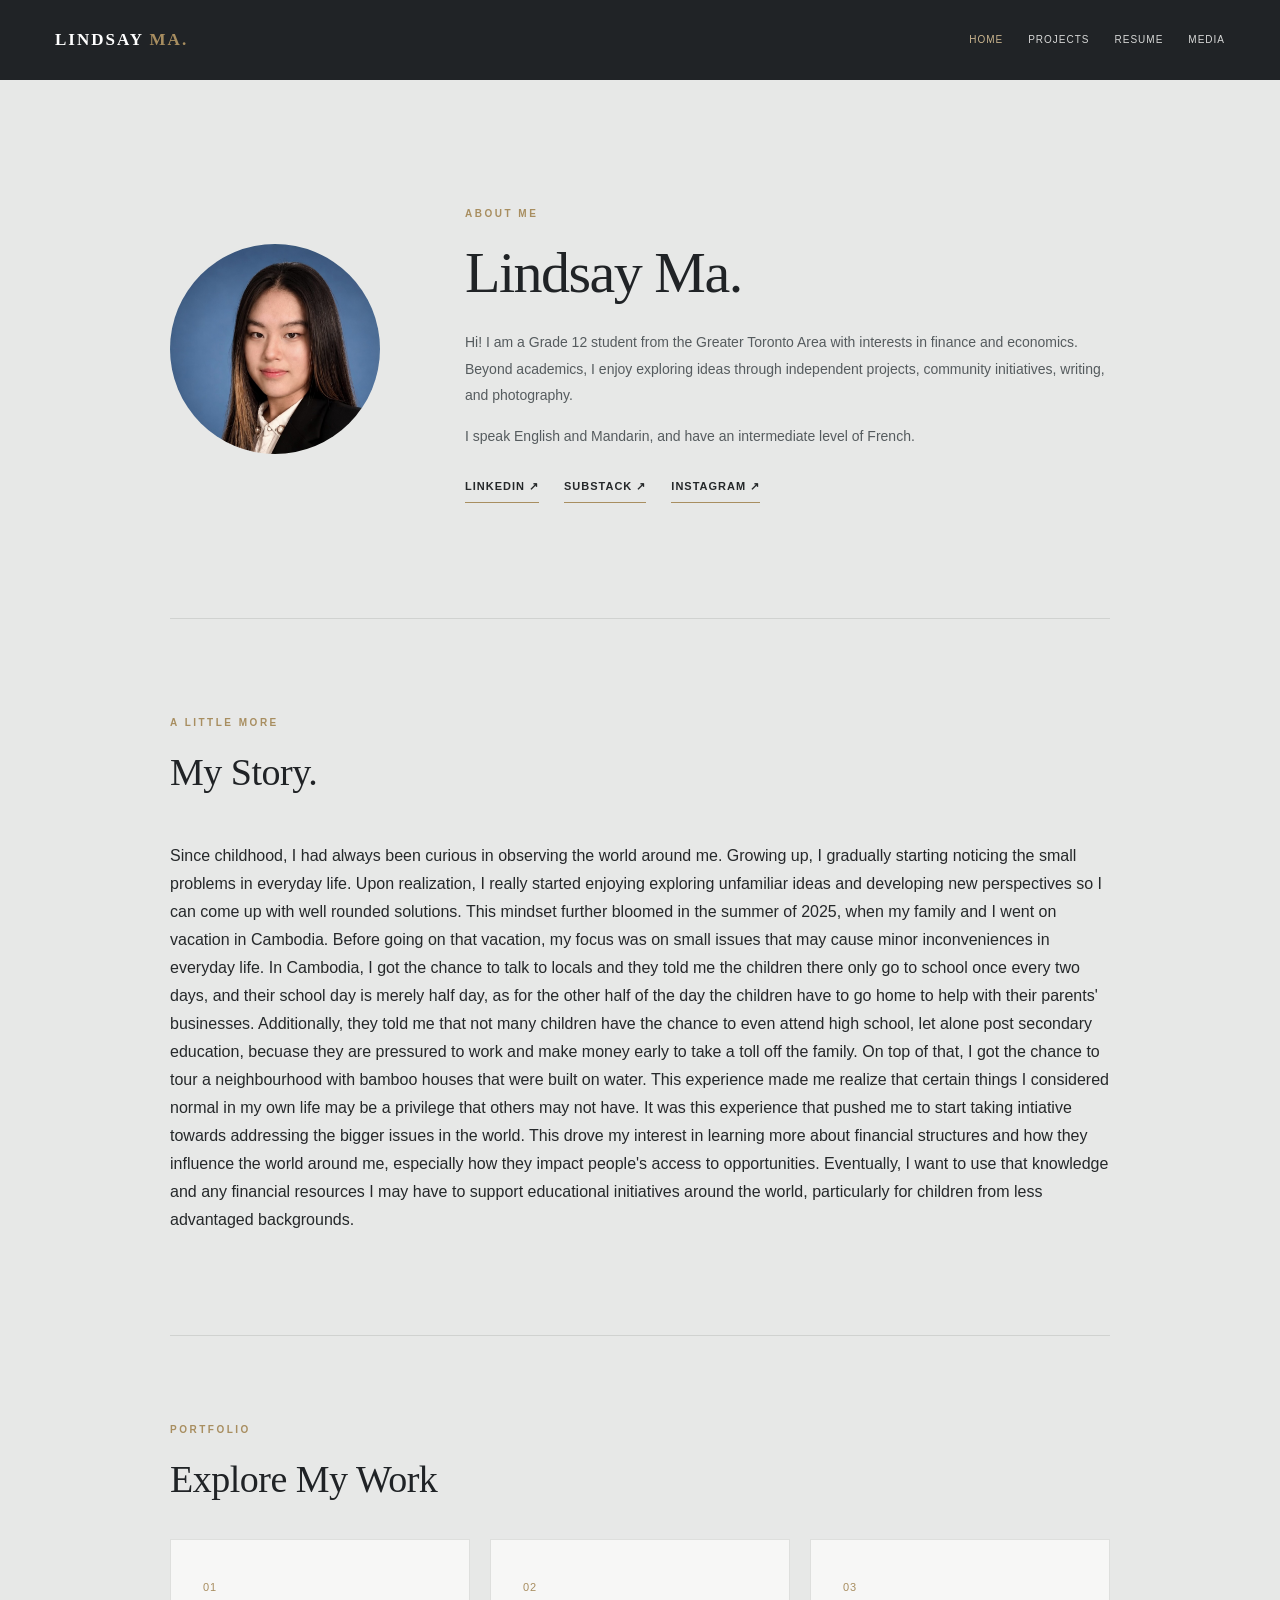
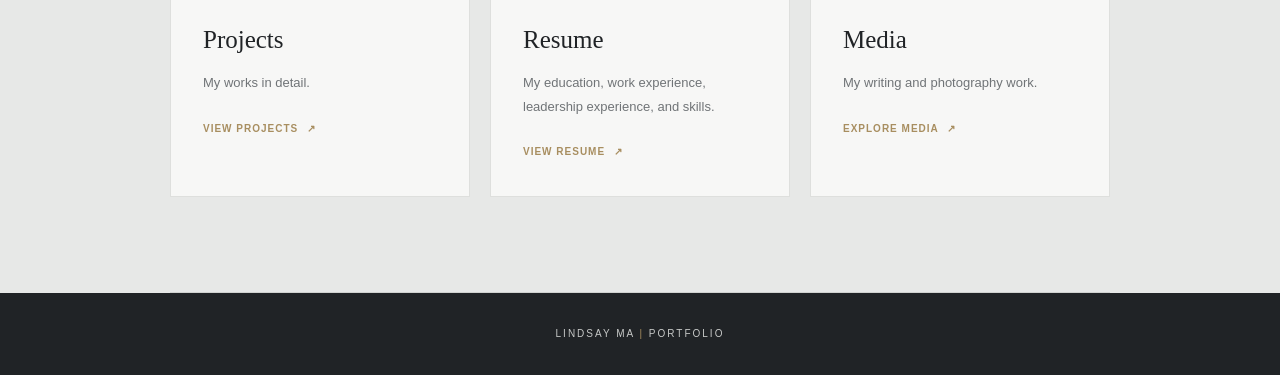
==== index.html @ a11d3118 "Update index.html" ====
<!DOCTYPE html>
<html lang="en">
<head>
    <meta charset="UTF-8">
    <meta name="viewport" content="width=device-width, initial-scale=1.0">
    <title>Lindsay Ma | Portfolio</title>
    <link rel="stylesheet" href="style.css">
</head>

<body>

    <!-- HEADER -->
    <header class="site-header">

        <a class="wordmark" href="index.html">
            LINDSAY <span>MA.</span>
        </a>

        <nav>
            <a href="index.html" class="active">Home</a>
            <a href="projects.html">Projects</a>
            <a href="resume.html">Resume</a>
            <a href="media.html">Media</a>
        </nav>

    </header>


    <main>

        <!-- INTRODUCTION -->
        <section class="section" id="about">

            <div class="profile-layout">

                <img
                    src="profile.png"
                    alt="Lindsay Ma"
                    class="profile-photo"
                >

                <div class="about-copy">

                    <p class="eyebrow">ABOUT ME</p>

                    <h1>Lindsay Ma.</h1>

                    <p>
                        Hi! I am a Grade 12 student from the Greater Toronto Area with interests in finance and economics. 
                        Beyond academics, I enjoy exploring ideas through independent projects, community initiatives, writing, and photography.
                    </p>

                    <p>
                        I speak English and Mandarin, and have an
                        intermediate level of French.
                    </p>

                    <div class="social-links">

                        <a
                            href="https://www.linkedin.com/in/lindsayma/"
                            target="_blank"
                            rel="noopener noreferrer"
                        >
                            LinkedIn ↗
                        </a>

                        <a
                            href="https://lindsayma.substack.com"
                            target="_blank"
                            rel="noopener noreferrer"
                        >
                            Substack ↗
                        </a>

                        <a
                            href="https://www.instagram.com/lindsay._.ma/"
                            target="_blank"
                            rel="noopener noreferrer"
                        >
                            Instagram ↗
                        </a>

                    </div>

                </div>

            </div>

        </section>


        <!-- PERSONAL INTRODUCTION -->
        <section class="section">

            <p class="eyebrow">A LITTLE MORE</p>

            <h2>My Story.</h2>

            <p>
                Since childhood, I had always been curious in observing the world around me. Growing up, I gradually starting noticing the small problems in everyday life.
                Upon realization, I really started enjoying exploring unfamiliar ideas and developing new perspectives so I can come up with well rounded solutions.
                This mindset further bloomed in the summer of 2025, when my family and I went on vacation in Cambodia. Before going on that vacation, my focus was on small
                issues that may cause minor inconveniences in everyday life. In Cambodia, I got the chance to talk to locals and they told me the children there only go
                to school once every two days, and their school day is merely half day, as for the other half of the day the children have to go home to help with their parents' 
                businesses. Additionally, they told me that not many children have the chance to even attend high school, let alone post secondary education, becuase they are 
                pressured to work and make money early to take a toll off the family. On top of that, I got the chance to tour a neighbourhood with bamboo houses that were built on water. 
                This experience made me realize that certain things I considered normal in my own life may be a privilege that others may not have. It was this experience that 
                pushed me to start taking intiative towards addressing the bigger issues in the world. This drove my interest in learning more about financial 
                structures and how they influence the world around me, especially how they impact people's access to opportunities. Eventually, I want to use that knowledge and 
                any financial resources I may have to support educational initiatives around the world, particularly for children from less advantaged backgrounds. 
            </p>

        </section>


        <!-- EXPLORE -->
        <section class="section explore-section">

            <p class="eyebrow">PORTFOLIO</p>

            <h2>Explore My Work</h2>

            <div class="explore-grid">

                <!-- PROJECTS -->
                <a href="projects.html" class="explore-card">

                    <span class="card-number">01</span>

                    <h3>Projects</h3>

                    <p>
                        My works in detail.
                    </p>

                    <div class="explore-link">
                        VIEW PROJECTS <span>↗</span>
                    </div>

                </a>


                <!-- RESUME -->
                <a href="resume.html" class="explore-card">

                    <span class="card-number">02</span>

                    <h3>Resume</h3>

                    <p>
                        My education, work experience, leadership experience, and skills.
                    </p>

                    <div class="explore-link">
                        VIEW RESUME <span>↗</span>
                    </div>

                </a>


                <!-- MEDIA -->
                <a href="media.html" class="explore-card">

                    <span class="card-number">03</span>

                    <h3>Media</h3>

                    <p>
                        My writing and photography work.
                    </p>

                    <div class="explore-link">
                        EXPLORE MEDIA <span>↗</span>
                    </div>

                </a>

            </div>

        </section>

    </main>


    <!-- FOOTER -->
    <footer>
        <p>LINDSAY MA <span> | </span> PORTFOLIO</p>
    </footer>

</body>
</html>
---- style.css ----
/* =========================================
   COLOUR PALETTE
========================================= */

:root {
    --charcoal: #202326;
    --dark: #292d30;
    --grey-bg: #e7e8e7;
    --off-white: #f7f7f6;
    --white: #ffffff;
    --text: #25282a;
    --muted: #707477;
    --gold: #a88e60;
    --line: #d0d2d0;
}


/* =========================================
   GENERAL STYLING
========================================= */

* {
    box-sizing: border-box;
}

html {
    scroll-behavior: smooth;
}

body {
    margin: 0;
    background: var(--grey-bg);
    color: var(--text);
    font-family: Arial, Helvetica, sans-serif;
    line-height: 1.75;
}

a {
    color: inherit;
    text-decoration: none;
}


/* =========================================
   HEADER AND NAVIGATION
========================================= */

.site-header {
    width: 100%;
    margin: 0;
    padding: 25px 55px;

    display: flex;
    justify-content: space-between;
    align-items: center;
    gap: 30px;

    background: var(--charcoal);
    color: var(--white);
}

.wordmark {
    font-family: Georgia, "Times New Roman", serif;
    font-size: 17px;
    font-weight: 600;
    letter-spacing: 2px;
    white-space: nowrap;
}

.wordmark span {
    color: var(--gold);
}

nav {
    display: flex;
    flex-wrap: wrap;
    align-items: center;
    gap: 25px;
}

nav > a {
    color: #d7d8d7;
    font-size: 10px;
    letter-spacing: 1px;
    text-transform: uppercase;
    transition: color 0.2s ease;
}

nav > a:hover,
nav > a.active {
    color: #c9b48e;
}



/* =========================================
   RESUME ACCORDION
========================================= */

.resume-accordion {
    padding-top: 20px;
    display: flex;
    flex-direction: column;
    gap: 18px;
}

.resume-item {
    background: var(--off-white);
    border: 1px solid var(--line);
    border-radius: 3px;
    overflow: hidden;
    transition: border-color 0.2s ease;
}

.resume-item:hover {
    border-color: var(--gold);
}

.resume-item summary {
    display: flex;
    align-items: center;
    gap: 25px;
    padding: 32px 30px;
    cursor: pointer;
    list-style: none;
}

.resume-item summary::-webkit-details-marker {
    display: none;
}

.resume-number {
    color: var(--gold);
    font-size: 12px;
    letter-spacing: 1.5px;
}

.resume-heading {
    flex: 1;
    font-family: Georgia, serif;
    font-size: 25px;
    color: var(--text);
}

.resume-toggle {
    display: flex;
    align-items: center;
    justify-content: center;
    width: 34px;
    height: 34px;
    border: 1px solid var(--line);
    border-radius: 50%;
    color: var(--gold);
    font-size: 22px;
    font-weight: 300;
    transition: transform 0.25s ease, background 0.2s ease;
}

.resume-item[open] .resume-toggle {
    transform: rotate(45deg);
    background: var(--white);
}

.resume-content {
    padding: 0 30px 25px;
}

.resume-content .entry:first-child {
    border-top: 1px solid var(--line);
}

/* =========================================
   RESUME MOBILE ADJUSTMENTS
========================================= */

@media (max-width: 750px) {

    .resume-accordion {
        gap: 14px;
    }

    .resume-item summary {
        padding: 25px 20px;
        gap: 15px;
    }

    .resume-heading {
        font-size: 21px;
    }

    .resume-content {
        padding: 0 20px 20px;
    }

    .resume-content .entry {
        grid-template-columns: 1fr;
        gap: 12px;
    }

}

@media (max-width: 450px) {

    .resume-item summary {
        padding: 22px 16px;
    }

    .resume-heading {
        font-size: 18px;
    }

    .resume-content {
        padding: 0 16px 18px;
    }

}

/* =========================================
   MAIN CONTENT
========================================= */

main {
    max-width: 1050px;
    margin: auto;
    padding: 0 55px;
}

.section {
    padding: 85px 0;
    border-bottom: 1px solid var(--line);
    scroll-margin-top: 25px;
}

.eyebrow {
    color: var(--gold);
    font-size: 10px;
    font-weight: 700;
    letter-spacing: 2.5px;
    margin-bottom: 18px;
}


/* =========================================
   HEADINGS
========================================= */

h1,
h2,
h3,
h4 {
    color: var(--charcoal);
    font-family: Georgia, "Times New Roman", serif;
}

h1 {
    font-size: clamp(42px, 5vw, 58px);
    font-weight: 400;
    line-height: 1.15;
    margin: 0 0 22px;
    letter-spacing: -1.5px;
}

h2 {
    font-size: 38px;
    font-weight: 400;
    line-height: 1.25;
    margin: 0 0 45px;
    letter-spacing: -0.5px;
}

h4 {
    font-size: 20px;
    font-weight: 400;
    line-height: 1.4;
    margin: 0 0 9px;
}


/* =========================================
   HOMEPAGE INTRODUCTION
========================================= */

#about {
    padding-top: 115px;
    padding-bottom: 115px;
}

.profile-layout {
    display: grid;
    grid-template-columns: 230px 1fr;
    align-items: center;
    gap: 65px;
}

.profile-photo {
    display: block;
    width: 100%;
    max-width: 210px;
    aspect-ratio: 1;
    object-fit: cover;
    border-radius: 50%;
    filter: grayscale(15%);
}

.about-copy p:not(.eyebrow) {
    max-width: 650px;
    color: #555b5e;
    font-size: 14px;
    line-height: 1.9;
}


/* =========================================
   SOCIAL LINKS
========================================= */

.social-links {
    display: flex;
    gap: 25px;
    margin-top: 28px;

    font-size: 11px;
    font-weight: 600;
    letter-spacing: 1px;
    text-transform: uppercase;
}

.social-links a {
    padding-bottom: 5px;
    border-bottom: 1px solid var(--gold);
    transition: color 0.2s ease;
}

.social-links a:hover {
    color: var(--gold);
}


/* =========================================
   HOMEPAGE EXPLORE SECTION
========================================= */

.explore-section {
    padding-top: 75px;
    padding-bottom: 95px;
}

.explore-section h2 {
    margin-bottom: 35px;
}

.explore-grid {
    display: grid;
    grid-template-columns: repeat(3, 1fr);
    gap: 20px;
}

.explore-card {
    display: block;
    padding: 32px;

    background: var(--off-white);
    border: 1px solid #dedfdd;

    transition:
        border-color 0.25s ease,
        transform 0.25s ease;
}

.explore-card:hover {
    border-color: var(--gold);
    transform: translateY(-3px);
}

.card-number {
    color: var(--gold);
    font-size: 11px;
    letter-spacing: 1px;
}

.explore-card h3 {
    font-family: Georgia, "Times New Roman", serif;
    font-size: 25px;
    font-weight: 400;
    margin: 18px 0 10px;
}

.explore-card p {
    color: var(--muted);
    font-size: 13px;
    line-height: 1.8;
    margin: 0;
}

.explore-link {
    display: inline-block;
    margin-top: 25px;

    color: var(--gold);
    font-size: 10px;
    font-weight: 700;
    letter-spacing: 1px;
}

.explore-link span {
    margin-left: 5px;
}


/* =========================================
   EXPERIENCE AND OTHER PAGE ELEMENTS
========================================= */

.subheading {
    font-family: Arial, Helvetica, sans-serif;
    font-size: 10px;
    font-weight: 700;
    text-transform: uppercase;
    letter-spacing: 2px;
    color: var(--muted);
    margin: 55px 0 18px;
}

.entry {
    display: grid;
    grid-template-columns: 205px 1fr;
    gap: 40px;
    padding: 28px 0;
    border-top: 1px solid var(--line);
}

.entry-meta {
    color: var(--muted);
    font-size: 11px;
    line-height: 1.8;
}

.entry-meta span {
    display: block;
    color: #44494c;
    margin-top: 6px;
    font-weight: 600;
}

.entry p {
    color: #606568;
    font-size: 13px;
    line-height: 1.85;
    margin-bottom: 0;
    max-width: 650px;
}

.gold-text {
    color: var(--gold);
}


/* =========================================
   SIMPLE LISTS
========================================= */

.simple-list > div {
    display: grid;
    grid-template-columns: 145px 1fr;
    gap: 30px;
    padding: 22px 0;
    border-top: 1px solid var(--line);
}

.simple-list span {
    color: var(--gold);
    font-family: Arial, Helvetica, sans-serif;
    font-size: 11px;
    letter-spacing: 0.5px;
    padding-top: 4px;
}

.simple-list p {
    margin: 0;
    font-size: 14px;
    color: #414649;
}


/* =========================================
   WRITING AND PROJECT CARDS
========================================= */

.writing-grid {
    display: grid;
    grid-template-columns: 1fr 1fr;
    gap: 22px;
}

.writing-card {
    padding: 32px;
    background: var(--off-white);
    border: 1px solid #dedfdd;

    transition:
        border-color 0.25s ease,
        transform 0.25s ease;
}

.writing-card:hover {
    border-color: var(--gold);
    transform: translateY(-3px);
}

.card-kicker {
    color: var(--gold);
    font-family: Arial, Helvetica, sans-serif;
    font-size: 10px;
    font-weight: 700;
    letter-spacing: 2px;
}

.writing-card h3 {
    font-family: Georgia, "Times New Roman", serif;
    font-size: 24px;
    font-weight: 400;
    line-height: 1.4;
    margin: 18px 0 12px;
}

.writing-card p:not(.card-kicker) {
    color: var(--muted);
    font-size: 13px;
    line-height: 1.8;
}

.writing-card a {
    display: inline-block;
    margin-top: 15px;
    padding-bottom: 4px;
    border-bottom: 1px solid var(--gold);

    font-size: 10px;
    font-weight: 700;
    letter-spacing: 1px;
    text-transform: uppercase;
}


/* =========================================
   PHOTOGRAPHY
========================================= */

.photo-grid {
    display: grid;
    grid-template-columns: repeat(3, 1fr);
    gap: 18px;
    margin-top: 30px;
}

.photo-grid img {
    display: block;
    width: 100%;
    aspect-ratio: 4 / 5;
    object-fit: cover;
}

.photo-note {
    color: var(--muted);
    font-size: 13px;
    line-height: 1.8;
}


/* =========================================
   FOOTER
========================================= */

footer {
    width: 100%;
    margin: 0;

    background: var(--charcoal);
    color: #c6c8c7;

    text-align: center;
    font-size: 10px;
    letter-spacing: 2px;
    padding: 32px 15px;
}

footer p {
    margin: 0;
}

footer span {
    color: var(--gold);
}


/* =========================================
   TABLET AND MOBILE
========================================= */

@media (max-width: 750px) {

    .site-header {
        padding: 24px 25px;
        align-items: flex-start;
        flex-direction: column;
        gap: 20px;
    }

    nav {
        gap: 14px 20px;
    }

    .nav-dropdown {
        display: inline-block;
    }

    .dropdown-menu {
        left: 0;
        min-width: 200px;
    }

    main {
        padding: 0 25px;
    }

    .section {
        padding: 65px 0;
    }

    #about {
        padding-top: 75px;
        padding-bottom: 75px;
    }

    .profile-layout {
        grid-template-columns: 130px 1fr;
        gap: 28px;
        align-items: start;
    }

    .profile-photo {
        max-width: 130px;
    }

    h1 {
        font-size: 39px;
    }

    h2 {
        font-size: 32px;
    }

    .entry {
        grid-template-columns: 1fr;
        gap: 10px;
    }

    .simple-list > div {
        grid-template-columns: 100px 1fr;
        gap: 15px;
    }

    .writing-grid {
        grid-template-columns: 1fr;
    }

    .photo-grid {
        grid-template-columns: repeat(2, 1fr);
    }

    .explore-grid {
        grid-template-columns: 1fr;
    }
}


/* =========================================
   SMALL PHONES
========================================= */

@media (
/* =========================================
   RESUME ACCORDION
========================================= */

.resume-accordion {
    padding-top: 20px;
}

.resume-item {
    border-top: 1px solid var(--line);
}

.resume-item:last-child {
    border-bottom: 1px solid var(--line);
}

.resume-item summary {
    display: flex;
    align-items: center;
    gap: 25px;
    padding: 28px 5px;
    cursor: pointer;
    list-style: none;
}

.resume-item summary::-webkit-details-marker {
    display: none;
}

.resume-number {
    color: var(--gold);
    font-size: 11px;
    letter-spacing: 1px;
}

.resume-heading {
    flex: 1;
    font-family: Georgia, serif;
    font-size: 23px;
    color: var(--text);
}

.resume-toggle {
    color: var(--gold);
    font-size: 25px;
    font-weight: 300;
    transition: transform 0.2s ease;
}

.resume-item[open] .resume-toggle {
    transform: rotate(45deg);
}

.resume-content {
    padding: 0 5px 25px;
}

.resume-content .entry:first-child {
    border-top: 1px solid var(--line);
}


/* =========================================
   PROJECT HIGHLIGHTS
========================================= */

.project-highlight {
    display: flex;
    flex-wrap: wrap;
    align-items: baseline;
    gap: 10px 15px;
    margin-top: 35px;
    padding: 25px 0;
    border-top: 1px solid var(--line);
    border-bottom: 1px solid var(--line);
}

.project-stat {
    font-family: Georgia, serif;
    font-size: 30px;
    color: var(--gold);
}

.project-stat-label {
    color: var(--muted);
    font-size: 12px;
    margin-right: 25px;
}


/* =========================================
   MEDIA PAGE
========================================= */

.media-more {
    margin-top: 30px;
    color: var(--muted);
    font-size: 13px;
}

.media-more a {
    color: var(--gold);
    text-decoration: none;
}

.media-more a:hover {
    text-decoration: underline;
}

.photo-feature {
    margin-top: 35px;
    padding: 35px;
    background: var(--off-white);
    border: 1px solid var(--line);
}

.photo-feature h3 {
    font-family: Georgia, serif;
    font-size: 27px;
    font-weight: normal;
    margin: 10px 0 15px;
}

.photo-feature p:last-child {
    max-width: 650px;
    line-height: 1.8;
}


/* =========================================
   MOBILE ADJUSTMENTS
========================================= */

@media (max-width: 750px) {

    .resume-item summary {
        gap: 15px;
    }

    .resume-heading {
        font-size: 19px;
    }

    .resume-content .entry {
        grid-template-columns: 1fr;
        gap: 12px;
    }

    .photo-feature {
        padding: 25px;
    }

}

@media (max-width: 450px) {

    .resume-item summary {
        padding: 22px 2px;
    }

    .resume-heading {
        font-size: 17px;
    }

    .project-stat {
        font-size: 25px;
    }

}
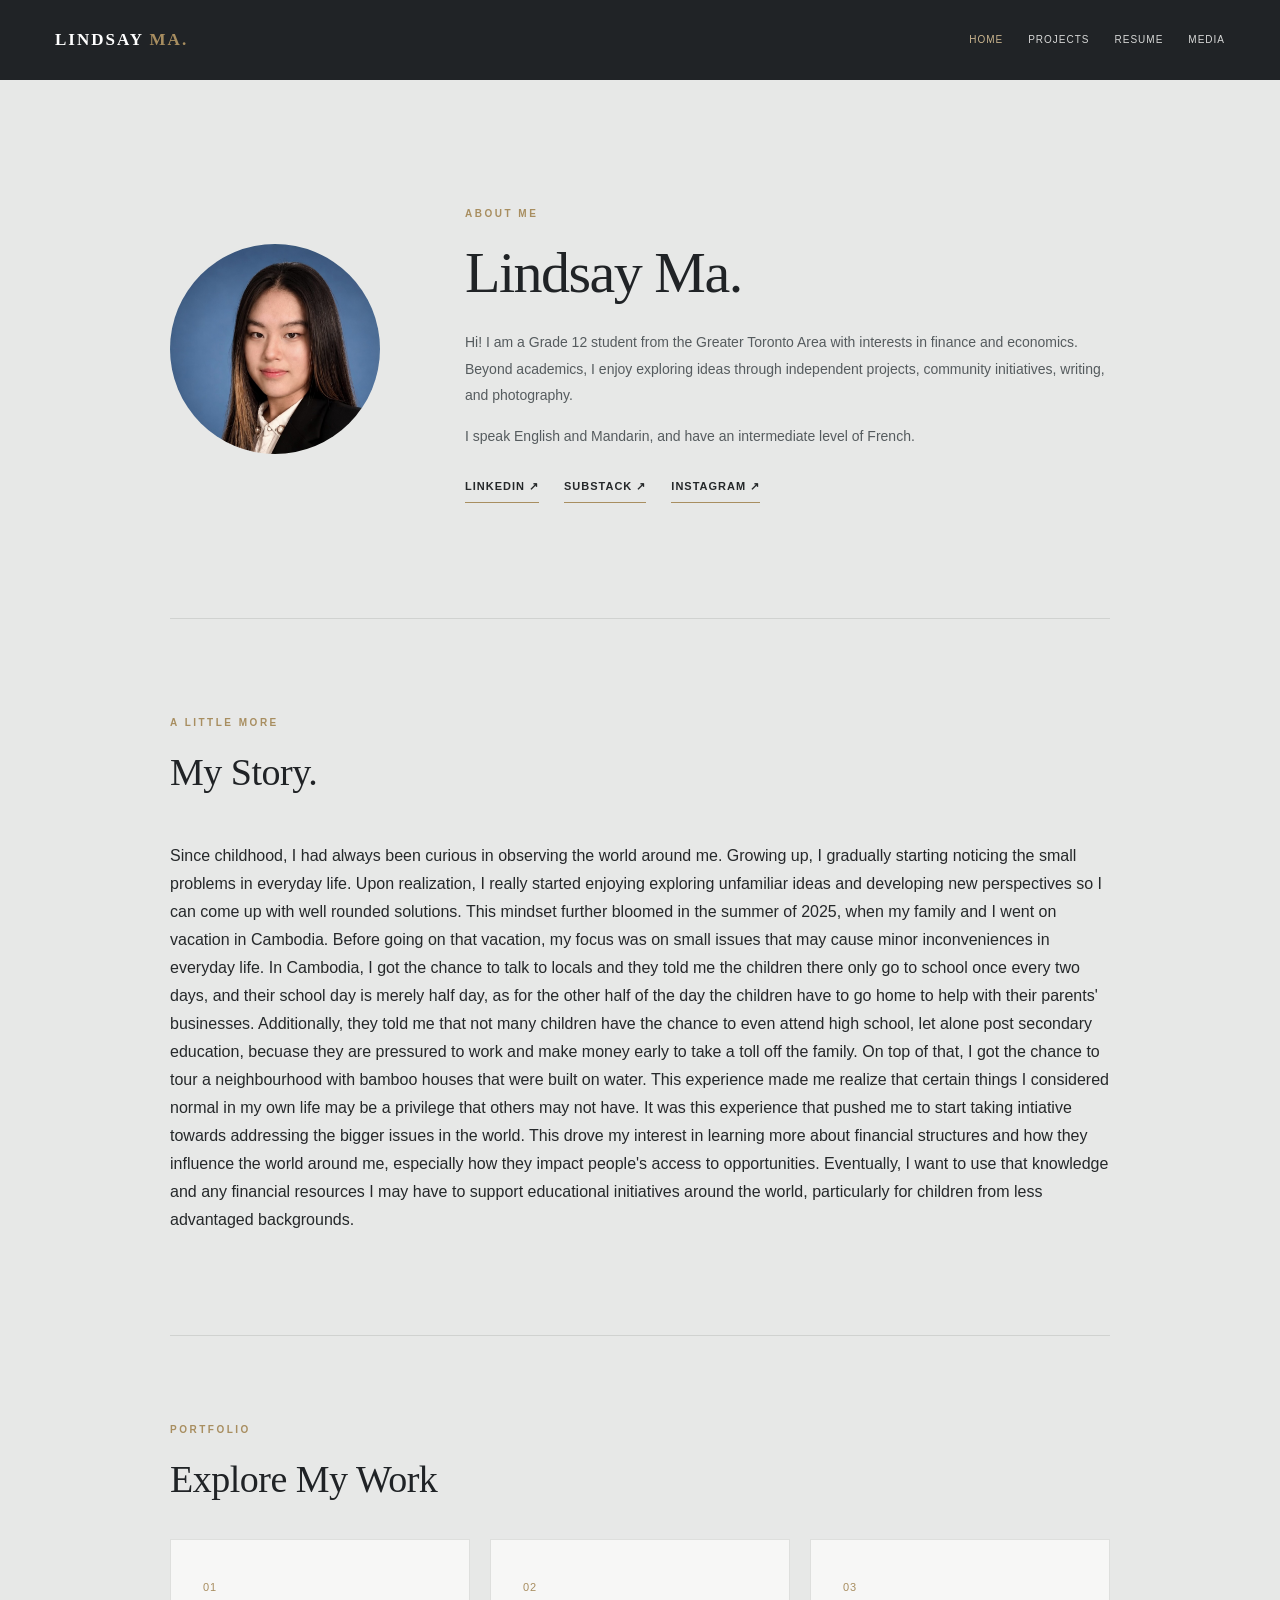
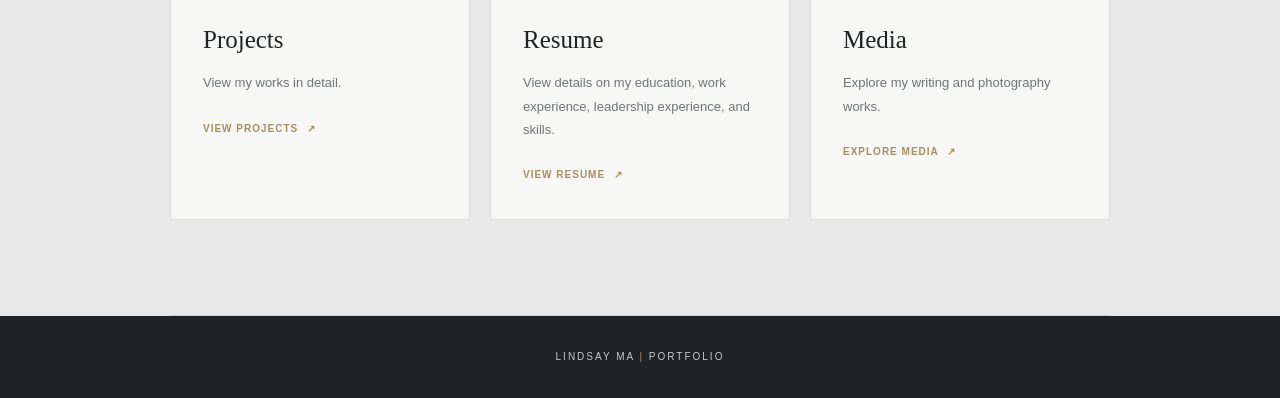
==== commit 5b0fcfe2: "Update index.html" ====
--- a/index.html
+++ b/index.html
@@ -131,7 +131,7 @@
                     <h3>Projects</h3>
 
                     <p>
-                        My works in detail.
+                        View my works in detail.
                     </p>
 
                     <div class="explore-link">
@@ -149,7 +149,7 @@
                     <h3>Resume</h3>
 
                     <p>
-                        My education, work experience, leadership experience, and skills.
+                        View details on my education, work experience, leadership experience, and skills.
                     </p>
 
                     <div class="explore-link">
@@ -167,7 +167,7 @@
                     <h3>Media</h3>
 
                     <p>
-                        My writing and photography work.
+                        Explore my writing and photography works.
                     </p>
 
                     <div class="explore-link">
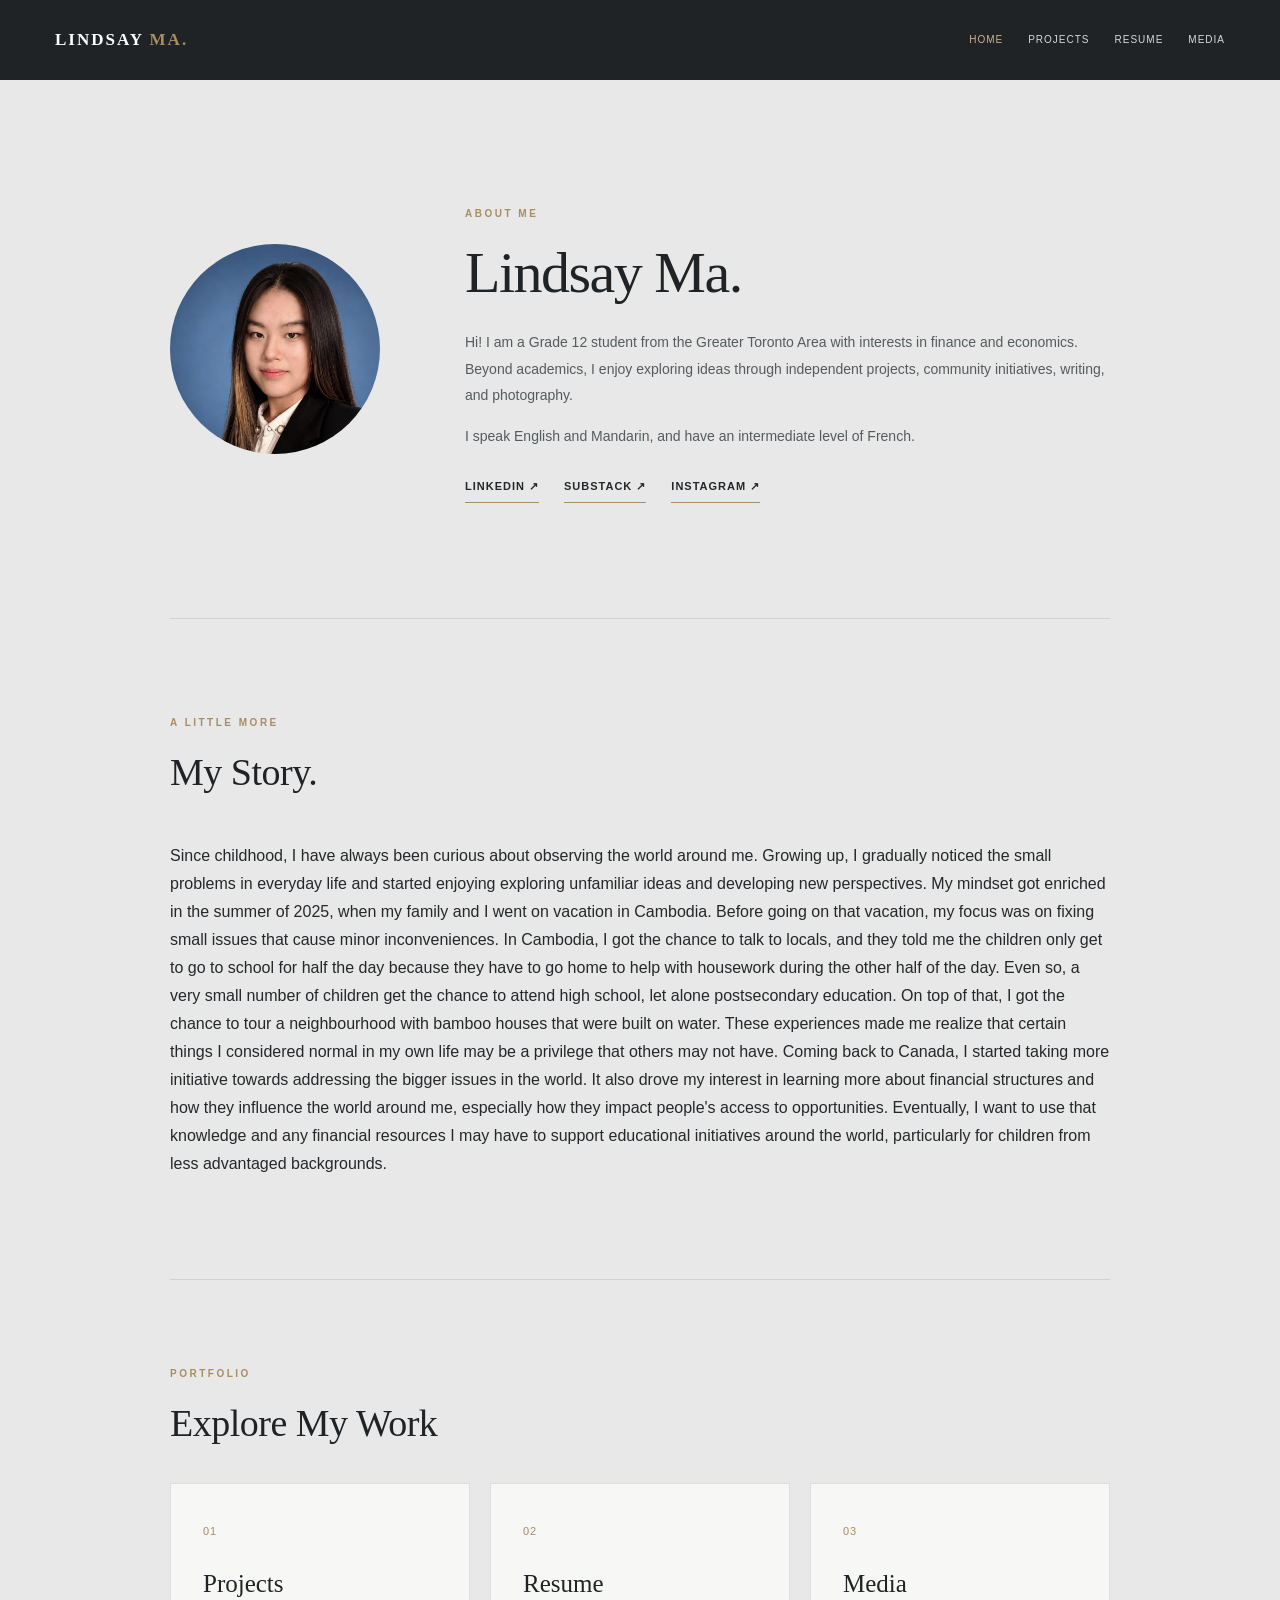
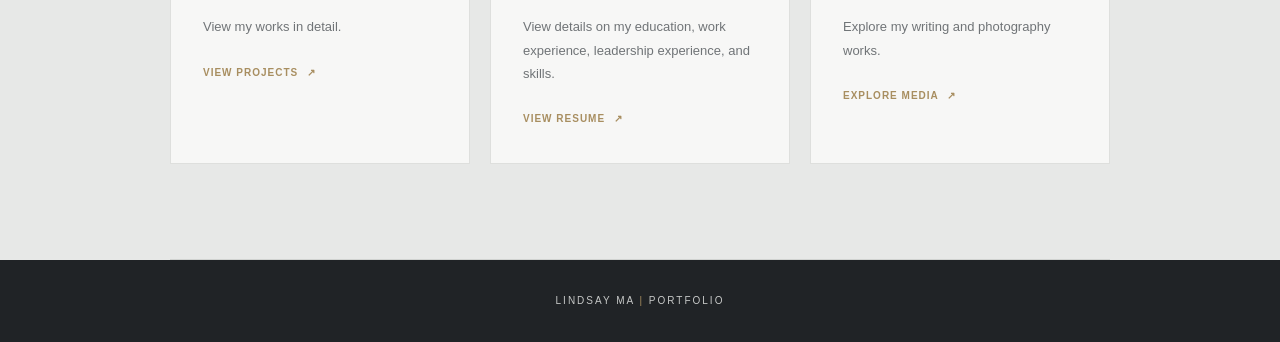
==== commit b62f1f83: "Update index.html" ====
--- a/index.html
+++ b/index.html
@@ -98,17 +98,15 @@
             <h2>My Story.</h2>
 
             <p>
-                Since childhood, I had always been curious in observing the world around me. Growing up, I gradually starting noticing the small problems in everyday life.
-                Upon realization, I really started enjoying exploring unfamiliar ideas and developing new perspectives so I can come up with well rounded solutions.
-                This mindset further bloomed in the summer of 2025, when my family and I went on vacation in Cambodia. Before going on that vacation, my focus was on small
-                issues that may cause minor inconveniences in everyday life. In Cambodia, I got the chance to talk to locals and they told me the children there only go
-                to school once every two days, and their school day is merely half day, as for the other half of the day the children have to go home to help with their parents' 
-                businesses. Additionally, they told me that not many children have the chance to even attend high school, let alone post secondary education, becuase they are 
-                pressured to work and make money early to take a toll off the family. On top of that, I got the chance to tour a neighbourhood with bamboo houses that were built on water. 
-                This experience made me realize that certain things I considered normal in my own life may be a privilege that others may not have. It was this experience that 
-                pushed me to start taking intiative towards addressing the bigger issues in the world. This drove my interest in learning more about financial 
-                structures and how they influence the world around me, especially how they impact people's access to opportunities. Eventually, I want to use that knowledge and 
-                any financial resources I may have to support educational initiatives around the world, particularly for children from less advantaged backgrounds. 
+                Since childhood, I have always been curious about observing the world around me. Growing up, I gradually noticed the small problems in everyday life and started 
+                enjoying exploring unfamiliar ideas and developing new perspectives. My mindset got enriched in the summer of 2025, when my family and I went on vacation in Cambodia. 
+                Before going on that vacation, my focus was on fixing small issues that cause minor inconveniences. In Cambodia, I got the chance to talk to locals, and they told me 
+                the children only get to go to school for half the day because they have to go home to help with housework during the other half of the day. Even so, a very small number
+                of children get the chance to attend high school, let alone postsecondary education. On top of that, I got the chance to tour a neighbourhood with bamboo houses that were
+                built on water. These experiences made me realize that certain things I considered normal in my own life may be a privilege that others may not have. Coming back to Canada,
+                I started taking more initiative towards addressing the bigger issues in the world. It also drove my interest in learning more about financial structures and how they 
+                influence the world around me, especially how they impact people's access to opportunities. Eventually, I want to use that knowledge and any financial resources I may have
+                to support educational initiatives around the world, particularly for children from less advantaged backgrounds.
             </p>
 
         </section>
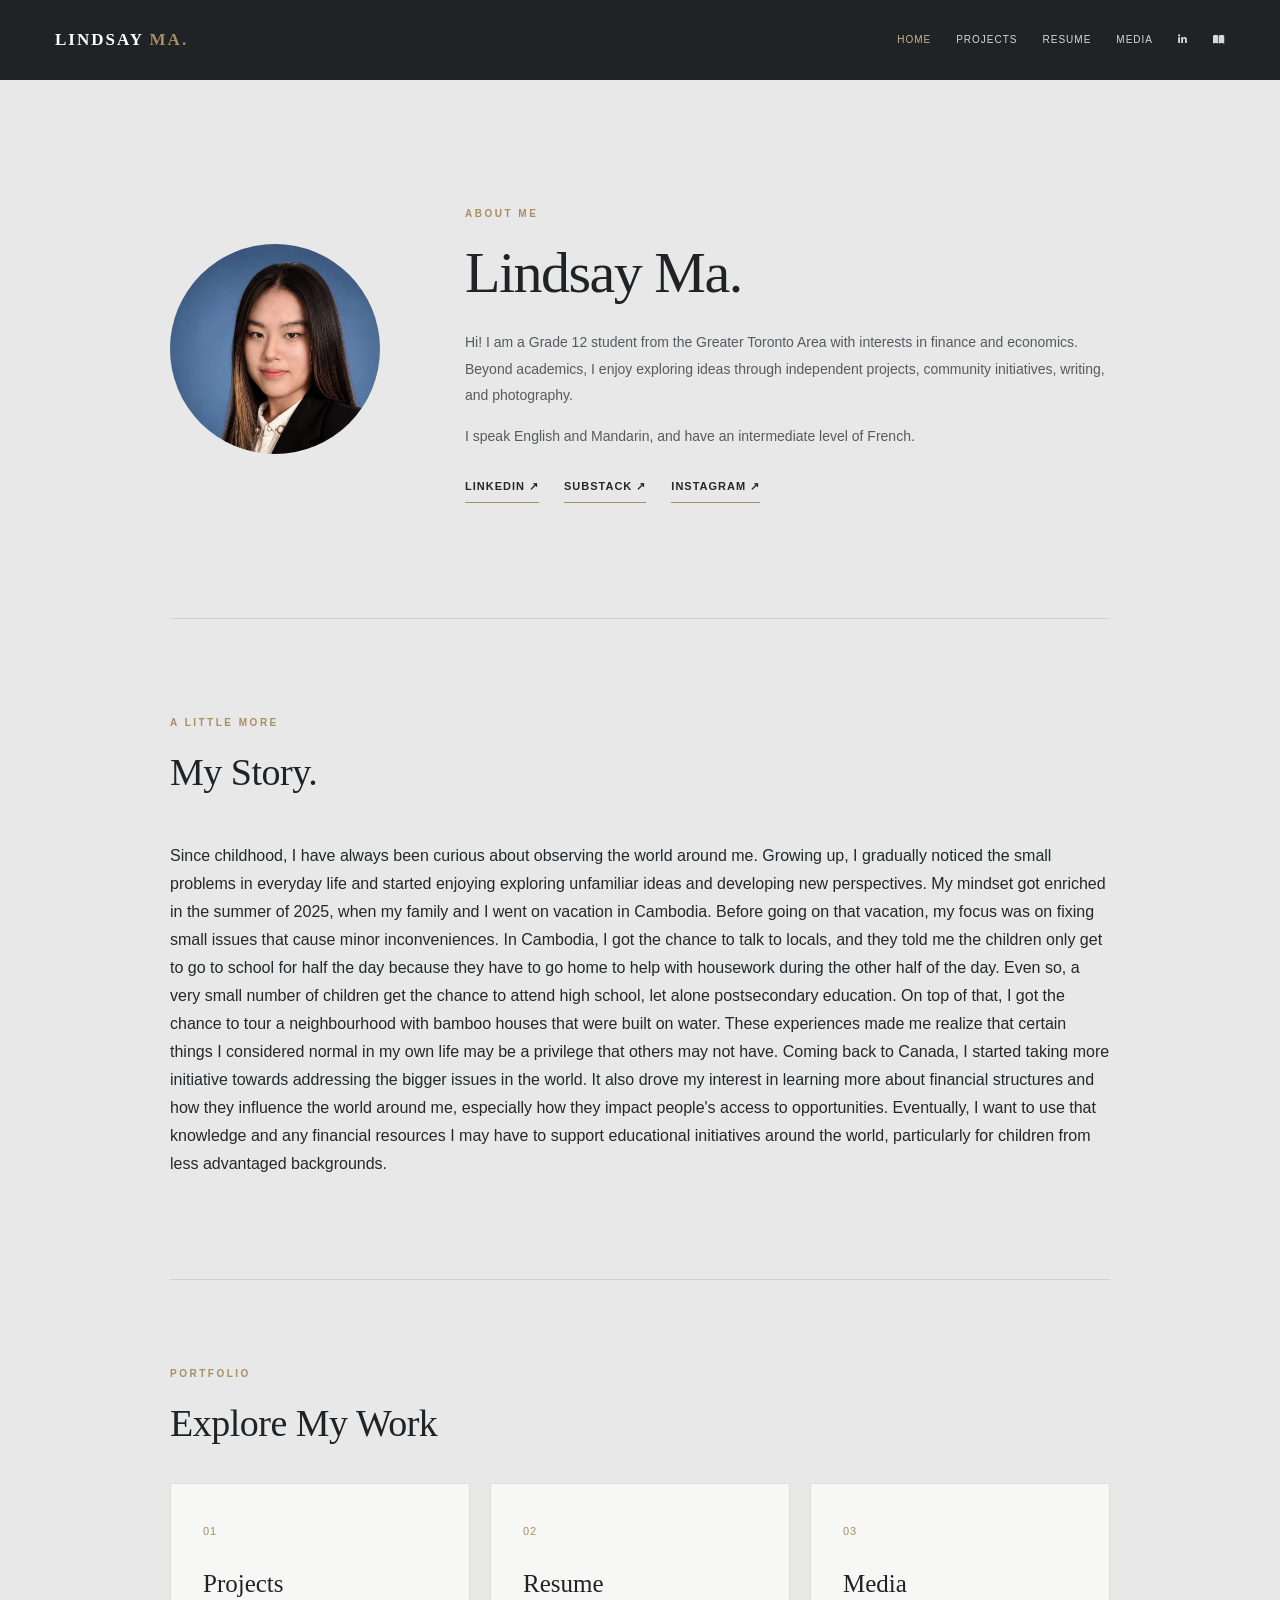
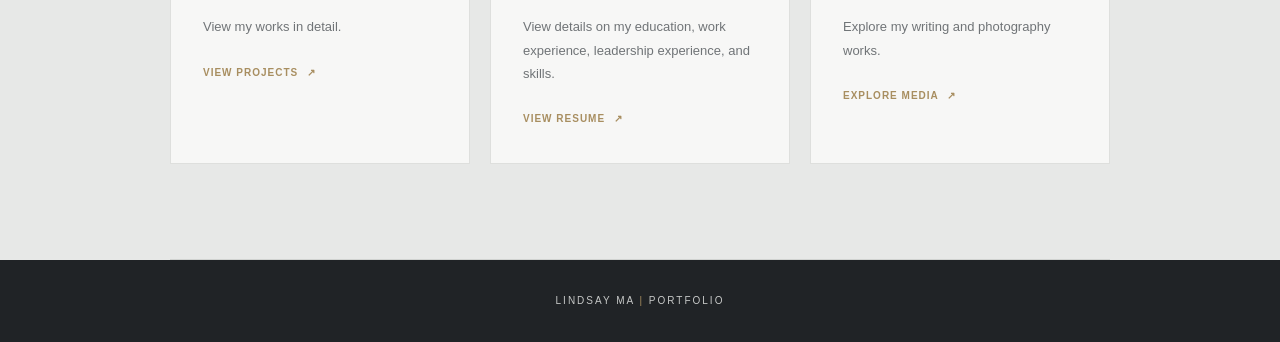
==== commit 7208ffa9: "Update index.html" ====
--- a/index.html
+++ b/index.html
@@ -5,6 +5,7 @@
     <meta name="viewport" content="width=device-width, initial-scale=1.0">
     <title>Lindsay Ma | Portfolio</title>
     <link rel="stylesheet" href="style.css">
+    <link rel="stylesheet" href="https://cdnjs.cloudflare.com/ajax/libs/font-awesome/6.5.2/css/all.min.css">
 </head>
 
 <body>
@@ -21,6 +22,19 @@
             <a href="projects.html">Projects</a>
             <a href="resume.html">Resume</a>
             <a href="media.html">Media</a>
+            
+        <!-- SOCIAL ICONS -->
+        <a href="https://www.linkedin.com/in/lindsayma/"
+           target="_blank" rel="noopener noreferrer"
+           class="social-icon" aria-label="LinkedIn">
+            <i class="fa-brands fa-linkedin-in"></i>
+        </a>
+    
+        <a href="https://lindsayma.substack.com"
+           target="_blank" rel="noopener noreferrer"
+           class="social-icon" aria-label="Substack">
+            <i class="fa-solid fa-book-open"></i>
+        </a>
         </nav>
 
     </header>
--- a/style.css
+++ b/style.css
@@ -1,7 +1,5 @@
-/* =========================================
-   COLOUR PALETTE
-========================================= */
-
+
+/* COLOUR PALETTE */
 :root {
     --charcoal: #202326;
     --dark: #292d30;
@@ -14,11 +12,7 @@
     --line: #d0d2d0;
 }
 
-
-/* =========================================
-   GENERAL STYLING
-========================================= */
-
+/* GENERAL */
 * {
     box-sizing: border-box;
 }
@@ -40,21 +34,20 @@
     text-decoration: none;
 }
 
-
-/* =========================================
-   HEADER AND NAVIGATION
-========================================= */
-
+h1, h2, h3, h4 {
+    color: var(--charcoal);
+    font-family: Georgia, "Times New Roman", serif;
+}
+
+/* HEADER & NAVIGATION */
 .site-header {
     width: 100%;
     margin: 0;
     padding: 25px 55px;
-
     display: flex;
     justify-content: space-between;
     align-items: center;
     gap: 30px;
-
     background: var(--charcoal);
     color: var(--white);
 }
@@ -67,7 +60,8 @@
     white-space: nowrap;
 }
 
-.wordmark span {
+.wordmark span,
+footer span {
     color: var(--gold);
 }
 
@@ -91,134 +85,7 @@
     color: #c9b48e;
 }
 
-
-
-/* =========================================
-   RESUME ACCORDION
-========================================= */
-
-.resume-accordion {
-    padding-top: 20px;
-    display: flex;
-    flex-direction: column;
-    gap: 18px;
-}
-
-.resume-item {
-    background: var(--off-white);
-    border: 1px solid var(--line);
-    border-radius: 3px;
-    overflow: hidden;
-    transition: border-color 0.2s ease;
-}
-
-.resume-item:hover {
-    border-color: var(--gold);
-}
-
-.resume-item summary {
-    display: flex;
-    align-items: center;
-    gap: 25px;
-    padding: 32px 30px;
-    cursor: pointer;
-    list-style: none;
-}
-
-.resume-item summary::-webkit-details-marker {
-    display: none;
-}
-
-.resume-number {
-    color: var(--gold);
-    font-size: 12px;
-    letter-spacing: 1.5px;
-}
-
-.resume-heading {
-    flex: 1;
-    font-family: Georgia, serif;
-    font-size: 25px;
-    color: var(--text);
-}
-
-.resume-toggle {
-    display: flex;
-    align-items: center;
-    justify-content: center;
-    width: 34px;
-    height: 34px;
-    border: 1px solid var(--line);
-    border-radius: 50%;
-    color: var(--gold);
-    font-size: 22px;
-    font-weight: 300;
-    transition: transform 0.25s ease, background 0.2s ease;
-}
-
-.resume-item[open] .resume-toggle {
-    transform: rotate(45deg);
-    background: var(--white);
-}
-
-.resume-content {
-    padding: 0 30px 25px;
-}
-
-.resume-content .entry:first-child {
-    border-top: 1px solid var(--line);
-}
-
-/* =========================================
-   RESUME MOBILE ADJUSTMENTS
-========================================= */
-
-@media (max-width: 750px) {
-
-    .resume-accordion {
-        gap: 14px;
-    }
-
-    .resume-item summary {
-        padding: 25px 20px;
-        gap: 15px;
-    }
-
-    .resume-heading {
-        font-size: 21px;
-    }
-
-    .resume-content {
-        padding: 0 20px 20px;
-    }
-
-    .resume-content .entry {
-        grid-template-columns: 1fr;
-        gap: 12px;
-    }
-
-}
-
-@media (max-width: 450px) {
-
-    .resume-item summary {
-        padding: 22px 16px;
-    }
-
-    .resume-heading {
-        font-size: 18px;
-    }
-
-    .resume-content {
-        padding: 0 16px 18px;
-    }
-
-}
-
-/* =========================================
-   MAIN CONTENT
-========================================= */
-
+/* MAIN CONTENT */
 main {
     max-width: 1050px;
     margin: auto;
@@ -237,19 +104,6 @@
     font-weight: 700;
     letter-spacing: 2.5px;
     margin-bottom: 18px;
-}
-
-
-/* =========================================
-   HEADINGS
-========================================= */
-
-h1,
-h2,
-h3,
-h4 {
-    color: var(--charcoal);
-    font-family: Georgia, "Times New Roman", serif;
 }
 
 h1 {
@@ -275,14 +129,9 @@
     margin: 0 0 9px;
 }
 
-
-/* =========================================
-   HOMEPAGE INTRODUCTION
-========================================= */
-
+/* HOMEPAGE INTRODUCTION */
 #about {
-    padding-top: 115px;
-    padding-bottom: 115px;
+    padding: 115px 0;
 }
 
 .profile-layout {
@@ -309,16 +158,11 @@
     line-height: 1.9;
 }
 
-
-/* =========================================
-   SOCIAL LINKS
-========================================= */
-
+/* SOCIAL LINKS */
 .social-links {
     display: flex;
     gap: 25px;
     margin-top: 28px;
-
     font-size: 11px;
     font-weight: 600;
     letter-spacing: 1px;
@@ -335,14 +179,9 @@
     color: var(--gold);
 }
 
-
-/* =========================================
-   HOMEPAGE EXPLORE SECTION
-========================================= */
-
+/* HOMEPAGE EXPLORE CARDS */
 .explore-section {
-    padding-top: 75px;
-    padding-bottom: 95px;
+    padding: 75px 0 95px;
 }
 
 .explore-section h2 {
@@ -358,13 +197,9 @@
 .explore-card {
     display: block;
     padding: 32px;
-
     background: var(--off-white);
     border: 1px solid #dedfdd;
-
-    transition:
-        border-color 0.25s ease,
-        transform 0.25s ease;
+    transition: border-color 0.25s ease, transform 0.25s ease;
 }
 
 .explore-card:hover {
@@ -395,7 +230,6 @@
 .explore-link {
     display: inline-block;
     margin-top: 25px;
-
     color: var(--gold);
     font-size: 10px;
     font-weight: 700;
@@ -406,11 +240,7 @@
     margin-left: 5px;
 }
 
-
-/* =========================================
-   EXPERIENCE AND OTHER PAGE ELEMENTS
-========================================= */
-
+/* ENTRIES & EXPERIENCE */
 .subheading {
     font-family: Arial, Helvetica, sans-serif;
     font-size: 10px;
@@ -454,11 +284,7 @@
     color: var(--gold);
 }
 
-
-/* =========================================
-   SIMPLE LISTS
-========================================= */
-
+/* SIMPLE LISTS */
 .simple-list > div {
     display: grid;
     grid-template-columns: 145px 1fr;
@@ -481,71 +307,37 @@
     color: #414649;
 }
 
-
-/* =========================================
-   WRITING AND PROJECT CARDS
-========================================= */
-
+/* WRITING & SUBSTACK PREVIEWS */
 .writing-grid {
     display: grid;
-    grid-template-columns: 1fr 1fr;
-    gap: 22px;
+    grid-template-columns: repeat(2, minmax(0, 1fr));
+    gap: 25px;
+    margin-top: 35px;
 }
 
 .writing-card {
-    padding: 32px;
-    background: var(--off-white);
-    border: 1px solid #dedfdd;
-
-    transition:
-        border-color 0.25s ease,
-        transform 0.25s ease;
+    display: block;
+    padding: 0;
+    background: transparent;
+    border: none;
+    overflow: visible;
+    transition: transform 0.25s ease;
 }
 
 .writing-card:hover {
-    border-color: var(--gold);
-    transform: translateY(-3px);
-}
-
-.card-kicker {
-    color: var(--gold);
-    font-family: Arial, Helvetica, sans-serif;
-    font-size: 10px;
-    font-weight: 700;
-    letter-spacing: 2px;
-}
-
-.writing-card h3 {
-    font-family: Georgia, "Times New Roman", serif;
-    font-size: 24px;
-    font-weight: 400;
-    line-height: 1.4;
-    margin: 18px 0 12px;
-}
-
-.writing-card p:not(.card-kicker) {
-    color: var(--muted);
-    font-size: 13px;
-    line-height: 1.8;
-}
-
-.writing-card a {
-    display: inline-block;
-    margin-top: 15px;
-    padding-bottom: 4px;
-    border-bottom: 1px solid var(--gold);
-
-    font-size: 10px;
-    font-weight: 700;
-    letter-spacing: 1px;
-    text-transform: uppercase;
-}
-
-
-/* =========================================
-   PHOTOGRAPHY
-========================================= */
-
+    transform: translateY(-4px);
+}
+
+.writing-card img {
+    display: block;
+    width: 100%;
+    height: auto;
+    max-height: none;
+    aspect-ratio: auto;
+    object-fit: contain;
+}
+
+/* PHOTOGRAPHY */
 .photo-grid {
     display: grid;
     grid-template-columns: repeat(3, 1fr);
@@ -566,140 +358,64 @@
     line-height: 1.8;
 }
 
-
-/* =========================================
-   FOOTER
-========================================= */
-
-footer {
-    width: 100%;
-    margin: 0;
-
-    background: var(--charcoal);
-    color: #c6c8c7;
-
-    text-align: center;
-    font-size: 10px;
-    letter-spacing: 2px;
-    padding: 32px 15px;
-}
-
-footer p {
-    margin: 0;
-}
-
-footer span {
-    color: var(--gold);
-}
-
-
-/* =========================================
-   TABLET AND MOBILE
-========================================= */
-
-@media (max-width: 750px) {
-
-    .site-header {
-        padding: 24px 25px;
-        align-items: flex-start;
-        flex-direction: column;
-        gap: 20px;
-    }
-
-    nav {
-        gap: 14px 20px;
-    }
-
-    .nav-dropdown {
-        display: inline-block;
-    }
-
-    .dropdown-menu {
-        left: 0;
-        min-width: 200px;
-    }
-
-    main {
-        padding: 0 25px;
-    }
-
-    .section {
-        padding: 65px 0;
-    }
-
-    #about {
-        padding-top: 75px;
-        padding-bottom: 75px;
-    }
-
-    .profile-layout {
-        grid-template-columns: 130px 1fr;
-        gap: 28px;
-        align-items: start;
-    }
-
-    .profile-photo {
-        max-width: 130px;
-    }
-
-    h1 {
-        font-size: 39px;
-    }
-
-    h2 {
-        font-size: 32px;
-    }
-
-    .entry {
-        grid-template-columns: 1fr;
-        gap: 10px;
-    }
-
-    .simple-list > div {
-        grid-template-columns: 100px 1fr;
-        gap: 15px;
-    }
-
-    .writing-grid {
-        grid-template-columns: 1fr;
-    }
-
-    .photo-grid {
-        grid-template-columns: repeat(2, 1fr);
-    }
-
-    .explore-grid {
-        grid-template-columns: 1fr;
-    }
-}
-
-
-/* =========================================
-   SMALL PHONES
-========================================= */
-
-@media (
-/* =========================================
-   RESUME ACCORDION
-========================================= */
-
+.photo-feature {
+    margin-top: 35px;
+    padding: 35px;
+    background: var(--off-white);
+    border: 1px solid var(--line);
+}
+
+.photo-feature h3 {
+    font-family: Georgia, serif;
+    font-size: 27px;
+    font-weight: normal;
+    margin: 10px 0 15px;
+}
+
+.photo-feature p:last-child {
+    max-width: 650px;
+    line-height: 1.8;
+}
+
+.media-more {
+    margin-top: 30px;
+    color: var(--muted);
+    font-size: 13px;
+}
+
+.media-more a {
+    color: var(--gold);
+}
+
+.media-more a:hover {
+    text-decoration: underline;
+}
+
+/* RESUME ACCORDION */
 .resume-accordion {
     padding-top: 20px;
+    display: flex;
+    flex-direction: column;
+    gap: 18px;
 }
 
 .resume-item {
-    border-top: 1px solid var(--line);
-}
-
-.resume-item:last-child {
-    border-bottom: 1px solid var(--line);
+    background: var(--off-white);
+    border: 1px solid var(--line);
+    border-radius: 3px;
+    overflow: hidden;
+    transition: border-color 0.2s ease;
+}
+
+.resume-item:hover {
+    border-color: var(--gold);
 }
 
 .resume-item summary {
     display: flex;
     align-items: center;
     gap: 25px;
-    padding: 28px 5px;
+    padding: 32px 30px;
     cursor: pointer;
     list-style: none;
 }
@@ -710,41 +426,165 @@
 
 .resume-number {
     color: var(--gold);
-    font-size: 11px;
-    letter-spacing: 1px;
+    font-size: 12px;
+    letter-spacing: 1.5px;
 }
 
 .resume-heading {
     flex: 1;
     font-family: Georgia, serif;
-    font-size: 23px;
+    font-size: 25px;
     color: var(--text);
 }
 
 .resume-toggle {
-    color: var(--gold);
-    font-size: 25px;
+    display: flex;
+    align-items: center;
+    justify-content: center;
+    width: 34px;
+    height: 34px;
+    border: 1px solid var(--line);
+    border-radius: 50%;
+    color: var(--gold);
+    font-size: 22px;
     font-weight: 300;
-    transition: transform 0.2s ease;
+    transition: transform 0.25s ease, background 0.2s ease;
 }
 
 .resume-item[open] .resume-toggle {
     transform: rotate(45deg);
+    background: var(--white);
 }
 
 .resume-content {
-    padding: 0 5px 25px;
+    padding: 0 30px 25px;
 }
 
 .resume-content .entry:first-child {
     border-top: 1px solid var(--line);
 }
 
-
-/* =========================================
-   PROJECT HIGHLIGHTS
-========================================= */
-
+/* ECO SENTIER */
+.eco-section {
+    padding-bottom: 140px;
+}
+
+.eco-image-grid {
+    display: grid;
+    grid-template-columns: repeat(2, minmax(0, 1fr));
+    gap: 20px;
+    width: 100%;
+    max-width: 850px;
+    margin: 35px auto 55px;
+    align-items: start;
+}
+
+.eco-image-right {
+    display: flex;
+    flex-direction: column;
+    gap: 15px;
+    min-width: 0;
+}
+
+.eco-image-slot {
+    width: 100%;
+    height: auto;
+    overflow: visible;
+}
+
+.eco-image-slot img {
+    display: block;
+    width: 100%;
+    height: auto;
+    max-width: 100%;
+}
+
+.eco-section .eco-subsection,
+#magna-pitch .eco-subsection {
+    border-top: none;
+}
+
+/* ECO SENTIER INSTAGRAM BUTTON */
+.eco-instagram-button {
+    display: flex;
+    align-items: center;
+    gap: 15px;
+    width: 100%;
+    padding: 13px 16px;
+    background: var(--charcoal);
+    color: white;
+    border: 1px solid var(--charcoal);
+    transition: background 0.2s ease;
+}
+
+.eco-instagram-button:hover {
+    background: #383d40;
+}
+
+.eco-instagram-button img {
+    width: 48px;
+    height: 48px;
+    border-radius: 50%;
+    object-fit: cover;
+    flex-shrink: 0;
+}
+
+.instagram-button-text {
+    display: flex;
+    flex-direction: column;
+    gap: 2px;
+}
+
+.instagram-button-text strong {
+    font-size: 12px;
+    font-weight: 600;
+}
+
+.instagram-button-text small {
+    color: #c6c8c7;
+    font-size: 10px;
+}
+
+.instagram-arrow {
+    margin-left: auto;
+    color: var(--gold);
+    font-size: 20px;
+}
+
+/* PROJECT NAVIGATION */
+.project-navigation {
+    display: grid;
+    grid-template-columns: repeat(2, minmax(0, 1fr));
+    gap: 18px;
+    margin-top: 40px;
+}
+
+.project-nav-button {
+    display: flex;
+    flex-direction: column;
+    justify-content: space-between;
+    min-height: 115px;
+    padding: 24px;
+    background: var(--charcoal);
+    color: var(--white);
+    border: 1px solid var(--charcoal);
+    transition: background 0.25s ease, border-color 0.25s ease;
+}
+
+.project-nav-button:hover {
+    background: #383d40;
+    border-color: var(--gold);
+}
+
+.project-nav-button span {
+    margin-top: 15px;
+    color: var(--gold);
+    font-size: 9px;
+    font-weight: 700;
+    letter-spacing: 1.5px;
+}
+
+/* PROJECT HIGHLIGHTS */
 .project-highlight {
     display: flex;
     flex-wrap: wrap;
@@ -768,58 +608,129 @@
     margin-right: 25px;
 }
 
-
-/* =========================================
-   MEDIA PAGE
-========================================= */
-
-.media-more {
-    margin-top: 30px;
-    color: var(--muted);
-    font-size: 13px;
-}
-
-.media-more a {
-    color: var(--gold);
-    text-decoration: none;
-}
-
-.media-more a:hover {
-    text-decoration: underline;
-}
-
-.photo-feature {
-    margin-top: 35px;
-    padding: 35px;
+/* PROJECT PRESENTATION */
+.presentation-section {
+    margin: 45px 0 65px;
+}
+
+.presentation-section h3 {
+    font-family: Georgia, serif;
+    font-size: 25px;
+    font-weight: 400;
+    margin-bottom: 25px;
+}
+
+.presentation-container {
+    width: 100%;
+    height: 850px;
     background: var(--off-white);
     border: 1px solid var(--line);
 }
 
-.photo-feature h3 {
-    font-family: Georgia, serif;
-    font-size: 27px;
-    font-weight: normal;
-    margin: 10px 0 15px;
-}
-
-.photo-feature p:last-child {
-    max-width: 650px;
-    line-height: 1.8;
-}
-
-
-/* =========================================
-   MOBILE ADJUSTMENTS
-========================================= */
-
+.presentation-frame {
+    display: block;
+    width: 100%;
+    height: 100%;
+    border: none;
+}
+
+#magna-pitch .presentation-container {
+    height: 750px;
+}
+
+/* FOOTER */
+footer {
+    width: 100%;
+    margin: 0;
+    padding: 32px 15px;
+    background: var(--charcoal);
+    color: #c6c8c7;
+    text-align: center;
+    font-size: 10px;
+    letter-spacing: 2px;
+}
+
+footer p {
+    margin: 0;
+}
+
+/* TABLET & MOBILE */
 @media (max-width: 750px) {
+    .site-header {
+        padding: 24px 25px;
+        align-items: flex-start;
+        flex-direction: column;
+        gap: 20px;
+    }
+
+    nav {
+        gap: 14px 20px;
+    }
+
+    main {
+        padding: 0 25px;
+    }
+
+    .section {
+        padding: 65px 0;
+    }
+
+    #about {
+        padding: 75px 0;
+    }
+
+    .profile-layout {
+        grid-template-columns: 130px 1fr;
+        gap: 28px;
+        align-items: start;
+    }
+
+    .profile-photo {
+        max-width: 130px;
+    }
+
+    h1 {
+        font-size: 39px;
+    }
+
+    h2 {
+        font-size: 32px;
+    }
+
+    .entry {
+        grid-template-columns: 1fr;
+        gap: 10px;
+    }
+
+    .simple-list > div {
+        grid-template-columns: 100px 1fr;
+        gap: 15px;
+    }
+
+    .writing-grid,
+    .explore-grid {
+        grid-template-columns: 1fr;
+    }
+
+    .photo-grid {
+        grid-template-columns: repeat(2, 1fr);
+    }
+
+    .resume-accordion {
+        gap: 14px;
+    }
 
     .resume-item summary {
+        padding: 25px 20px;
         gap: 15px;
     }
 
     .resume-heading {
-        font-size: 19px;
+        font-size: 21px;
+    }
+
+    .resume-content {
+        padding: 0 20px 20px;
     }
 
     .resume-content .entry {
@@ -831,20 +742,62 @@
         padding: 25px;
     }
 
-}
-
+    .presentation-container {
+        height: 600px;
+    }
+}
+
+/* SMALL PHONES */
 @media (max-width: 450px) {
+    .site-header {
+        padding: 22px 20px;
+    }
+
+    main {
+        padding: 0 20px;
+    }
+
+    .profile-layout {
+        grid-template-columns: 1fr;
+        gap: 25px;
+    }
+
+    .profile-photo {
+        max-width: 150px;
+    }
 
     .resume-item summary {
-        padding: 22px 2px;
+        padding: 22px 16px;
     }
 
     .resume-heading {
-        font-size: 17px;
+        font-size: 18px;
+    }
+
+    .resume-content {
+        padding: 0 16px 18px;
     }
 
     .project-stat {
         font-size: 25px;
     }
 
-}
+    .eco-image-grid,
+    .eco-image-right {
+        gap: 10px;
+    }
+
+    .eco-instagram-button {
+        gap: 9px;
+        padding: 10px;
+    }
+
+    .eco-instagram-button img {
+        width: 38px;
+        height: 38px;
+    }
+
+    .project-navigation {
+        grid-template-columns: 1fr;
+    }
+}
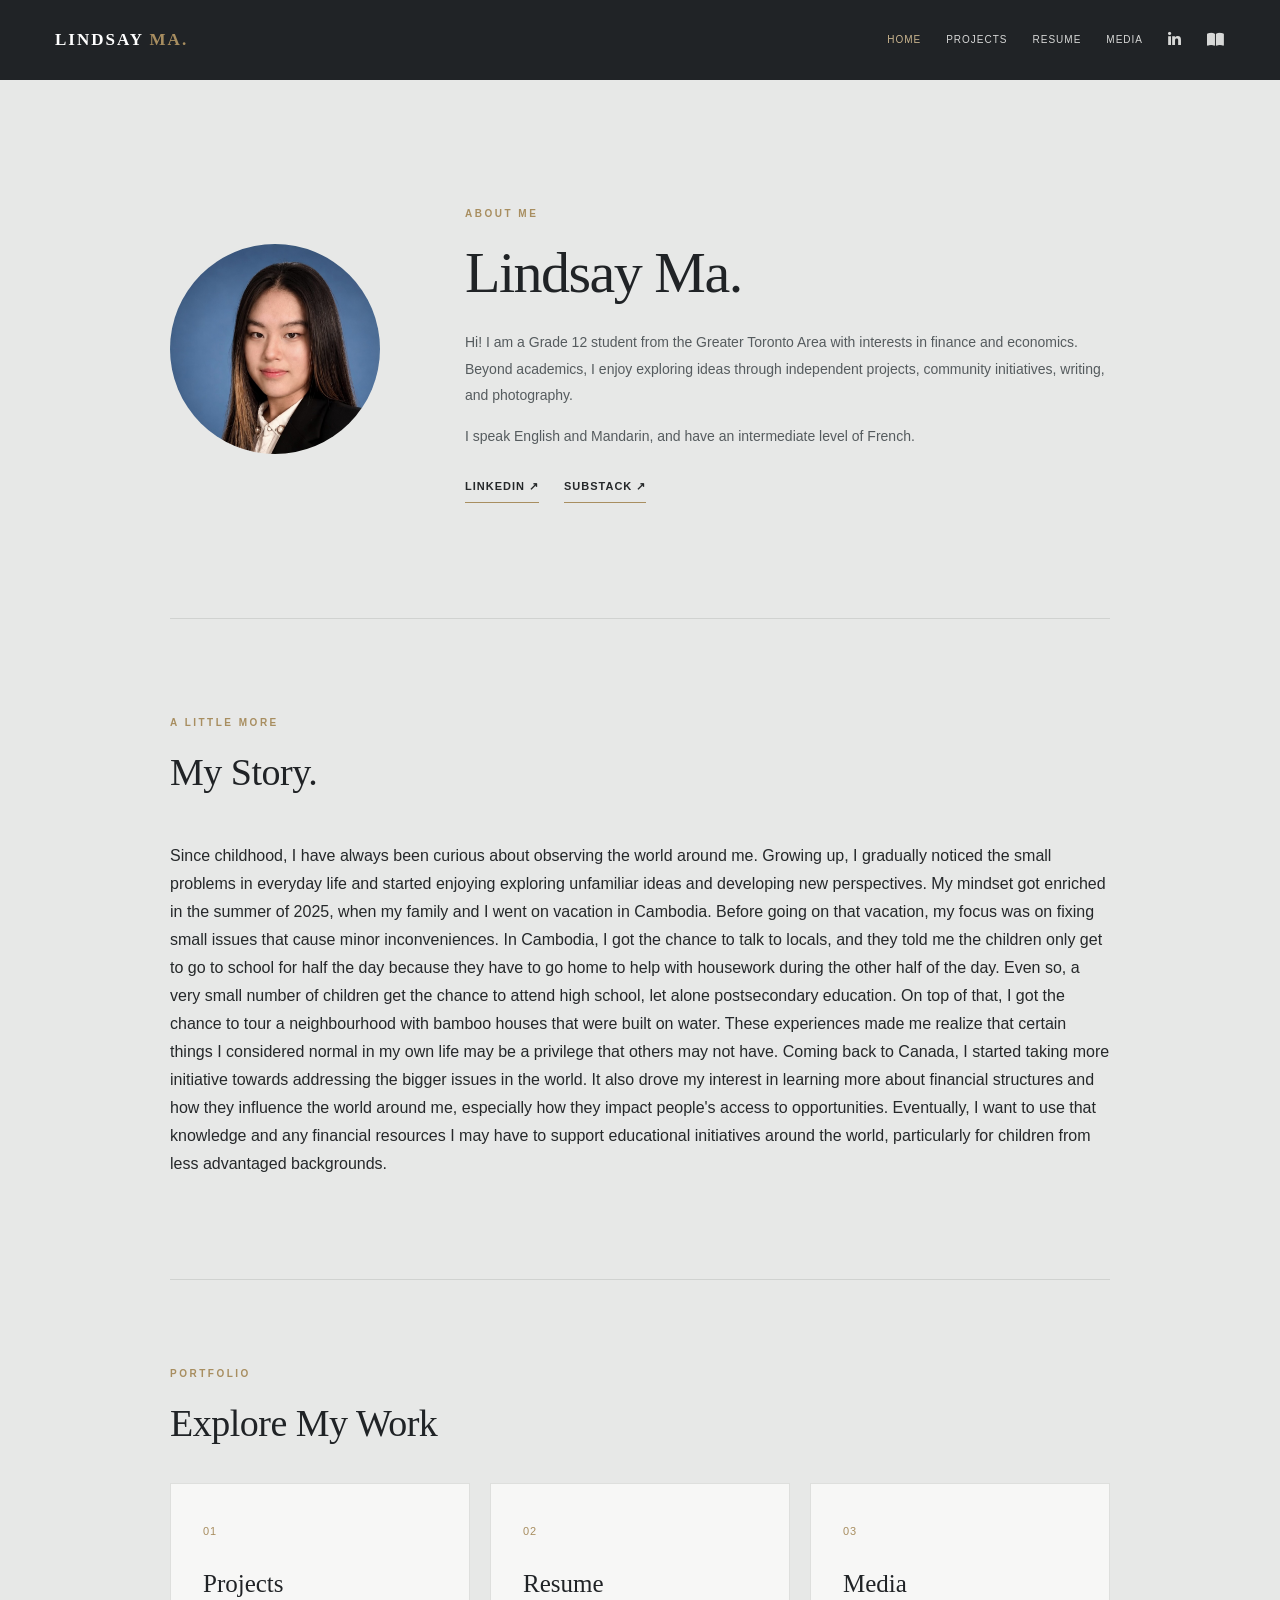
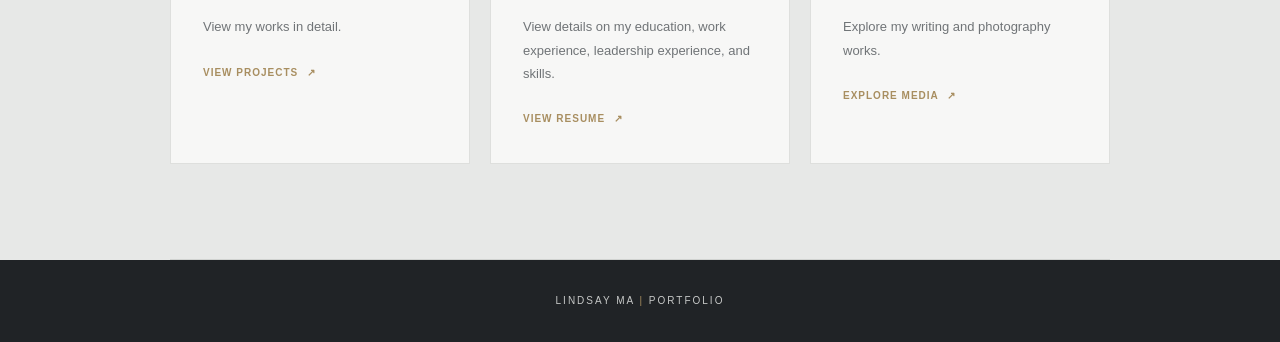
==== commit 5eff2207: "Update index.html" ====
--- a/index.html
+++ b/index.html
@@ -85,14 +85,6 @@
                             rel="noopener noreferrer"
                         >
                             Substack ↗
-                        </a>
-
-                        <a
-                            href="https://www.instagram.com/lindsay._.ma/"
-                            target="_blank"
-                            rel="noopener noreferrer"
-                        >
-                            Instagram ↗
                         </a>
 
                     </div>
--- a/style.css
+++ b/style.css
@@ -801,3 +801,13 @@
         grid-template-columns: 1fr;
     }
 }
+/* HEADER SOCIAL ICONS */
+nav .social-icon {
+    font-size: 15px;
+    color: #d7d8d7;
+    transition: color 0.2s ease;
+}
+
+nav .social-icon:hover {
+    color: var(--gold);
+}
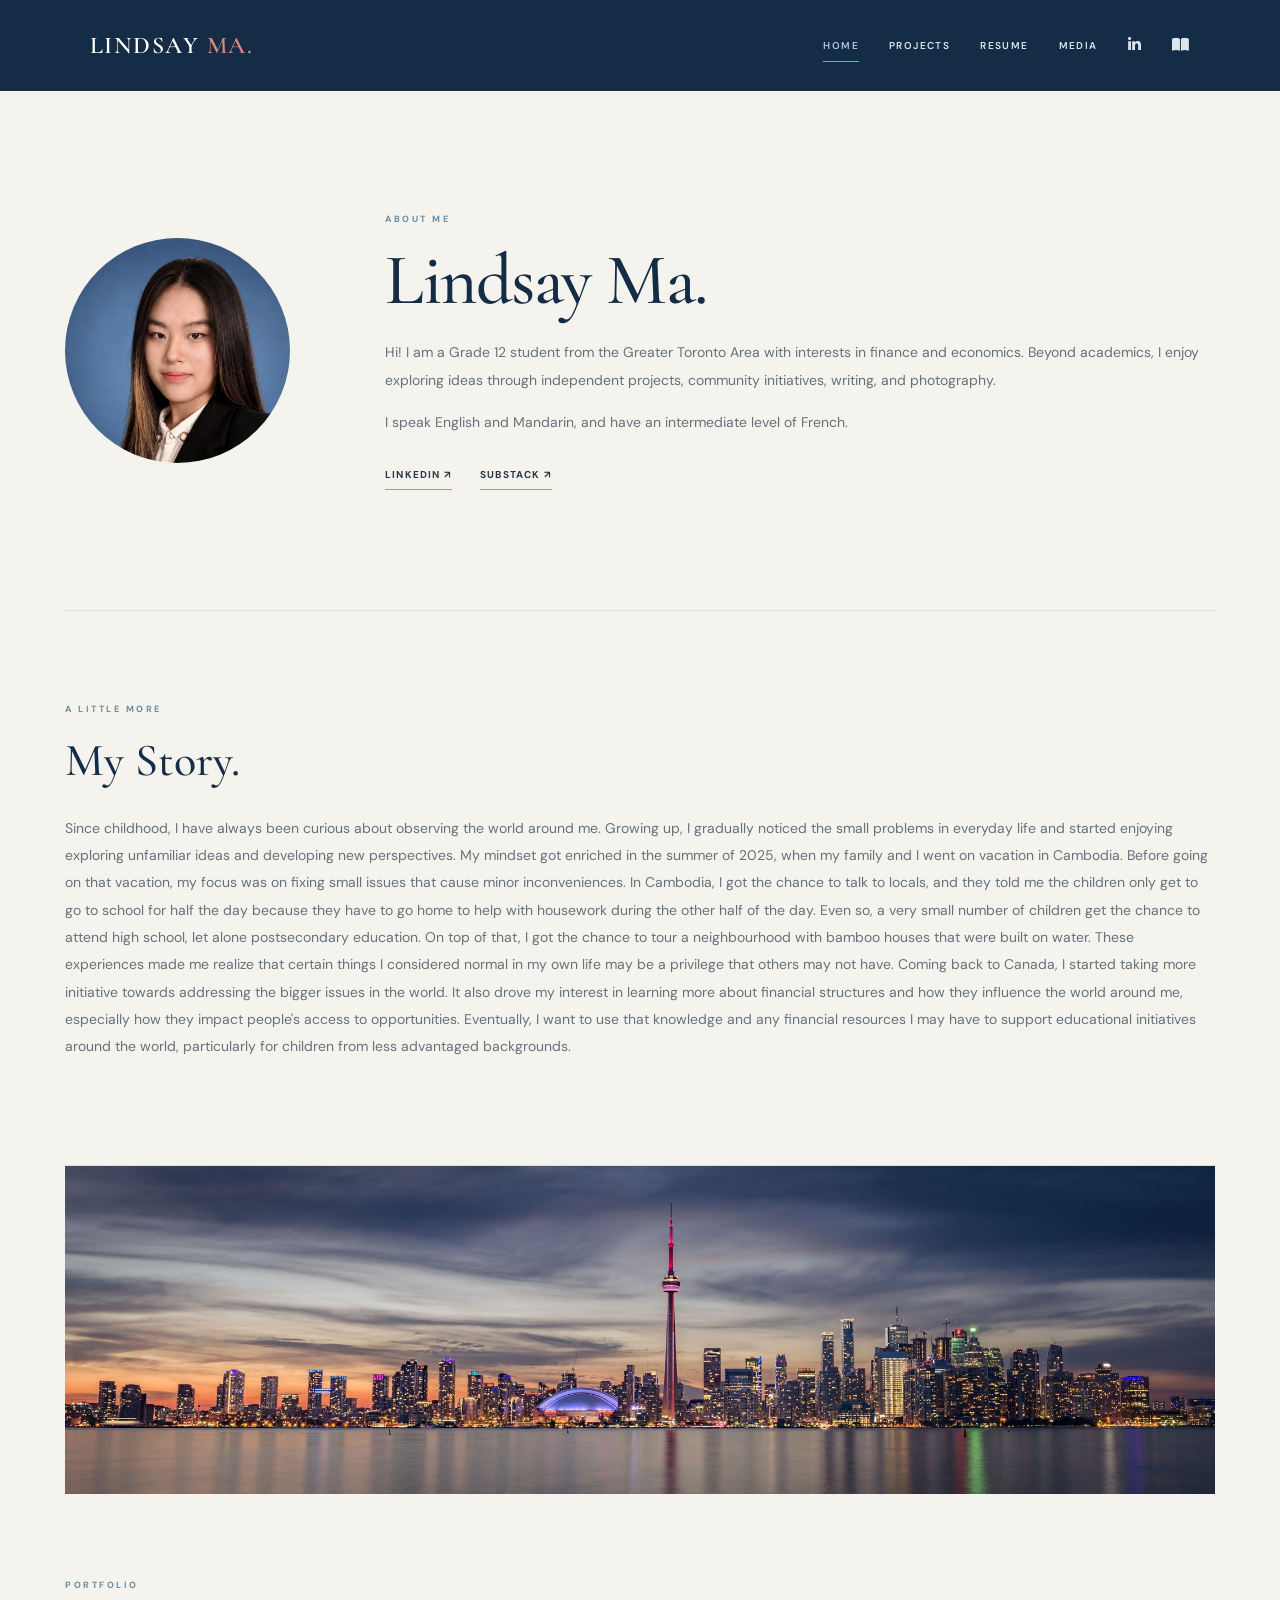
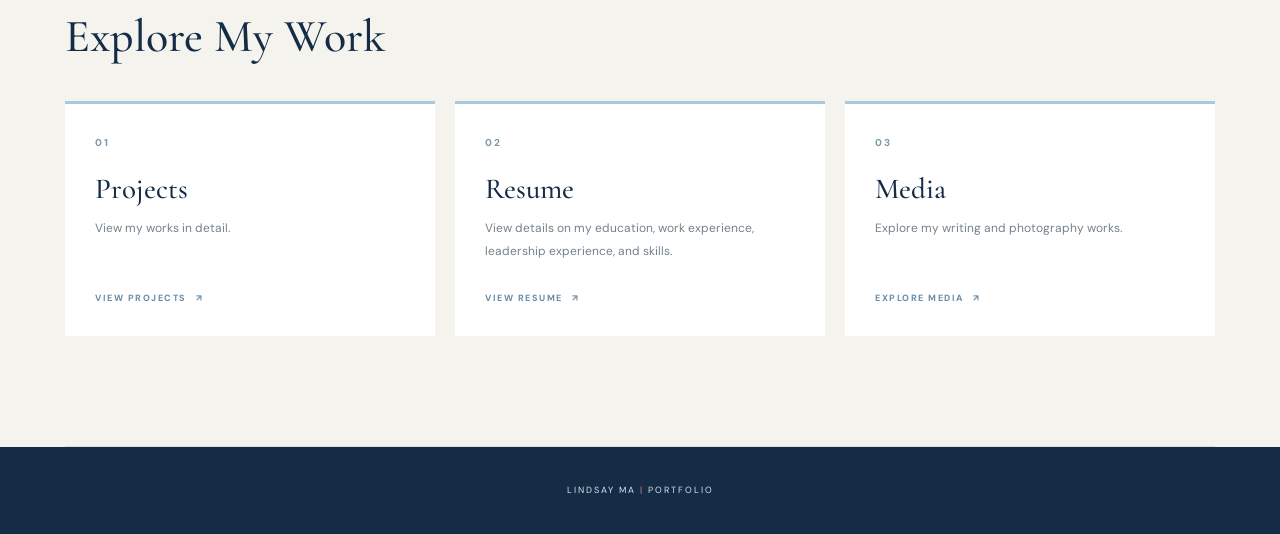
==== commit b088e6dd: "Update index.html" ====
--- a/index.html
+++ b/index.html
@@ -1,3 +1,4 @@
+
 <!DOCTYPE html>
 <html lang="en">
 <head>
@@ -22,19 +23,19 @@
             <a href="projects.html">Projects</a>
             <a href="resume.html">Resume</a>
             <a href="media.html">Media</a>
-            
-        <!-- SOCIAL ICONS -->
-        <a href="https://www.linkedin.com/in/lindsayma/"
-           target="_blank" rel="noopener noreferrer"
-           class="social-icon" aria-label="LinkedIn">
-            <i class="fa-brands fa-linkedin-in"></i>
-        </a>
-    
-        <a href="https://lindsayma.substack.com"
-           target="_blank" rel="noopener noreferrer"
-           class="social-icon" aria-label="Substack">
-            <i class="fa-solid fa-book-open"></i>
-        </a>
+
+            <!-- SOCIAL ICONS -->
+            <a href="https://www.linkedin.com/in/lindsayma/"
+               target="_blank" rel="noopener noreferrer"
+               class="social-icon" aria-label="LinkedIn">
+                <i class="fa-brands fa-linkedin-in"></i>
+            </a>
+
+            <a href="https://lindsayma.substack.com"
+               target="_blank" rel="noopener noreferrer"
+               class="social-icon" aria-label="Substack">
+                <i class="fa-solid fa-book-open"></i>
+            </a>
         </nav>
 
     </header>
@@ -60,7 +61,7 @@
                     <h1>Lindsay Ma.</h1>
 
                     <p>
-                        Hi! I am a Grade 12 student from the Greater Toronto Area with interests in finance and economics. 
+                        Hi! I am a Grade 12 student from the Greater Toronto Area with interests in finance and economics.
                         Beyond academics, I enjoy exploring ideas through independent projects, community initiatives, writing, and photography.
                     </p>
 
@@ -71,19 +72,13 @@
 
                     <div class="social-links">
 
-                        <a
-                            href="https://www.linkedin.com/in/lindsayma/"
-                            target="_blank"
-                            rel="noopener noreferrer"
-                        >
+                        <a href="https://www.linkedin.com/in/lindsayma/"
+                           target="_blank" rel="noopener noreferrer">
                             LinkedIn ↗
                         </a>
 
-                        <a
-                            href="https://lindsayma.substack.com"
-                            target="_blank"
-                            rel="noopener noreferrer"
-                        >
+                        <a href="https://lindsayma.substack.com"
+                           target="_blank" rel="noopener noreferrer">
                             Substack ↗
                         </a>
 
@@ -104,17 +99,23 @@
             <h2>My Story.</h2>
 
             <p>
-                Since childhood, I have always been curious about observing the world around me. Growing up, I gradually noticed the small problems in everyday life and started 
-                enjoying exploring unfamiliar ideas and developing new perspectives. My mindset got enriched in the summer of 2025, when my family and I went on vacation in Cambodia. 
-                Before going on that vacation, my focus was on fixing small issues that cause minor inconveniences. In Cambodia, I got the chance to talk to locals, and they told me 
+                Since childhood, I have always been curious about observing the world around me. Growing up, I gradually noticed the small problems in everyday life and started
+                enjoying exploring unfamiliar ideas and developing new perspectives. My mindset got enriched in the summer of 2025, when my family and I went on vacation in Cambodia.
+                Before going on that vacation, my focus was on fixing small issues that cause minor inconveniences. In Cambodia, I got the chance to talk to locals, and they told me
                 the children only get to go to school for half the day because they have to go home to help with housework during the other half of the day. Even so, a very small number
                 of children get the chance to attend high school, let alone postsecondary education. On top of that, I got the chance to tour a neighbourhood with bamboo houses that were
                 built on water. These experiences made me realize that certain things I considered normal in my own life may be a privilege that others may not have. Coming back to Canada,
-                I started taking more initiative towards addressing the bigger issues in the world. It also drove my interest in learning more about financial structures and how they 
+                I started taking more initiative towards addressing the bigger issues in the world. It also drove my interest in learning more about financial structures and how they
                 influence the world around me, especially how they impact people's access to opportunities. Eventually, I want to use that knowledge and any financial resources I may have
                 to support educational initiatives around the world, particularly for children from less advantaged backgrounds.
             </p>
 
+        </section>
+
+
+        <!-- TORONTO SKYLINE -->
+        <section class="skyline-banner" aria-label="Toronto skyline">
+            <img src="skyline.jpg" alt="Toronto skyline">
         </section>
 
 
--- a/style.css
+++ b/style.css
@@ -1,18 +1,35 @@
+
+/* FONTS */
+@import url('https://fonts.googleapis.com/css2?family=Cormorant+Garamond:wght@400;500;600&family=DM+Sans:wght@400;500;600;700&display=swap');
+
+/* =========================================
+   LINDSAY MA — PERSONAL PORTFOLIO
+   Editorial coastal colour palette
+========================================= */
 
 /* COLOUR PALETTE */
 :root {
-    --charcoal: #202326;
-    --dark: #292d30;
-    --grey-bg: #e7e8e7;
-    --off-white: #f7f7f6;
-    --white: #ffffff;
-    --text: #25282a;
-    --muted: #707477;
-    --gold: #a88e60;
-    --line: #d0d2d0;
-}
-
-/* GENERAL */
+    --navy: #142c45;
+    --navy-light: #203e59;
+    --azure: #a9c9dc;
+    --azure-light: #e5eff4;
+    --coral: #d98783;
+    --coral-light: #f3e3df;
+
+    --ivory: #f5f3ee;
+    --paper: #ffffff;
+    --text: #293744;
+    --muted: #75818a;
+    --line: #d9dedf;
+
+    --heading-font: "Cormorant Garamond", Georgia, serif;
+    --body-font: "DM Sans", Arial, sans-serif;
+}
+
+/* =========================================
+   GENERAL
+========================================= */
+
 * {
     box-sizing: border-box;
 }
@@ -23,10 +40,12 @@
 
 body {
     margin: 0;
-    background: var(--grey-bg);
+    background: var(--ivory);
     color: var(--text);
-    font-family: Arial, Helvetica, sans-serif;
-    line-height: 1.75;
+    font-family: var(--body-font);
+    font-size: 14px;
+    line-height: 1.8;
+    -webkit-font-smoothing: antialiased;
 }
 
 a {
@@ -34,227 +53,305 @@
     text-decoration: none;
 }
 
-h1, h2, h3, h4 {
-    color: var(--charcoal);
-    font-family: Georgia, "Times New Roman", serif;
-}
-
-/* HEADER & NAVIGATION */
+img {
+    max-width: 100%;
+}
+
+h1,
+h2,
+h3,
+h4 {
+    color: var(--navy);
+    font-family: var(--heading-font);
+    font-weight: 500;
+}
+
+p {
+    margin-top: 0;
+}
+
+/* =========================================
+   HEADER & NAVIGATION
+========================================= */
+
 .site-header {
     width: 100%;
-    margin: 0;
-    padding: 25px 55px;
+    padding: 24px 7%;
     display: flex;
     justify-content: space-between;
     align-items: center;
     gap: 30px;
-    background: var(--charcoal);
-    color: var(--white);
+    background: var(--navy);
+    color: var(--paper);
 }
 
 .wordmark {
-    font-family: Georgia, "Times New Roman", serif;
-    font-size: 17px;
+    font-family: var(--heading-font);
+    font-size: 24px;
     font-weight: 600;
-    letter-spacing: 2px;
+    letter-spacing: 1.5px;
     white-space: nowrap;
 }
 
-.wordmark span,
-footer span {
-    color: var(--gold);
+.wordmark span {
+    color: var(--coral);
 }
 
 nav {
     display: flex;
+    align-items: center;
     flex-wrap: wrap;
-    align-items: center;
-    gap: 25px;
+    gap: 30px;
 }
 
 nav > a {
-    color: #d7d8d7;
+    position: relative;
+    color: #dce5eb;
     font-size: 10px;
-    letter-spacing: 1px;
+    font-weight: 600;
+    letter-spacing: 1.4px;
     text-transform: uppercase;
     transition: color 0.2s ease;
 }
 
+nav > a:not(.social-icon)::after {
+    content: "";
+    position: absolute;
+    left: 0;
+    bottom: -7px;
+    width: 0;
+    height: 1px;
+    background: var(--coral);
+    transition: width 0.25s ease;
+}
+
 nav > a:hover,
 nav > a.active {
-    color: #c9b48e;
-}
-
-/* MAIN CONTENT */
+    color: var(--azure);
+}
+
+nav > a:hover::after,
+nav > a.active::after {
+    width: 100%;
+}
+
+/* HEADER SOCIAL ICONS */
+
+nav .social-icon {
+    color: #dce5eb;
+    font-size: 15px;
+    transition: color 0.2s ease;
+}
+
+nav .social-icon:hover {
+    color: var(--coral);
+}
+
+/* =========================================
+   MAIN CONTENT
+========================================= */
+
 main {
-    max-width: 1050px;
-    margin: auto;
-    padding: 0 55px;
+    width: 100%;
+    max-width: 1400px;
+    margin: 0 auto;
+    padding: 0 65px;
 }
 
 .section {
-    padding: 85px 0;
+    padding: 90px 0;
     border-bottom: 1px solid var(--line);
     scroll-margin-top: 25px;
 }
 
 .eyebrow {
-    color: var(--gold);
-    font-size: 10px;
+    margin-bottom: 17px;
+    color: #668ba5;
+    font-family: var(--body-font);
+    font-size: 9px;
     font-weight: 700;
     letter-spacing: 2.5px;
-    margin-bottom: 18px;
+    text-transform: uppercase;
 }
 
 h1 {
-    font-size: clamp(42px, 5vw, 58px);
-    font-weight: 400;
+    margin: 0 0 22px;
+    font-size: clamp(48px, 6vw, 72px);
+    line-height: 1.02;
+    letter-spacing: -1.5px;
+}
+
+h2 {
+    margin: 0 0 28px;
+    font-size: clamp(35px, 4vw, 46px);
     line-height: 1.15;
-    margin: 0 0 22px;
-    letter-spacing: -1.5px;
-}
-
-h2 {
-    font-size: 38px;
-    font-weight: 400;
-    line-height: 1.25;
-    margin: 0 0 45px;
-    letter-spacing: -0.5px;
+}
+
+h3 {
+    margin-top: 0;
+    font-size: 29px;
+    line-height: 1.2;
 }
 
 h4 {
-    font-size: 20px;
-    font-weight: 400;
-    line-height: 1.4;
-    margin: 0 0 9px;
-}
-
-/* HOMEPAGE INTRODUCTION */
+    margin: 0 0 10px;
+    font-size: 22px;
+}
+
+/* FULL-WIDTH SECTION PARAGRAPHS */
+
+.section > p:not(.eyebrow) {
+    max-width: none;
+    width: 100%;
+    color: #65727c;
+    line-height: 1.95;
+}
+
+/* =========================================
+   HOMEPAGE INTRODUCTION
+========================================= */
+
 #about {
-    padding: 115px 0;
+    padding: 120px 0;
 }
 
 .profile-layout {
     display: grid;
-    grid-template-columns: 230px 1fr;
+    grid-template-columns: 245px 1fr;
     align-items: center;
-    gap: 65px;
+    gap: 75px;
 }
 
 .profile-photo {
     display: block;
     width: 100%;
-    max-width: 210px;
+    max-width: 225px;
     aspect-ratio: 1;
     object-fit: cover;
     border-radius: 50%;
-    filter: grayscale(15%);
+    filter: saturate(85%);
+}
+
+.about-copy h1 {
+    margin-bottom: 20px;
 }
 
 .about-copy p:not(.eyebrow) {
-    max-width: 650px;
-    color: #555b5e;
+    max-width: 100%;
+    color: #65727c;
     font-size: 14px;
-    line-height: 1.9;
+    line-height: 2;
 }
 
 /* SOCIAL LINKS */
+
 .social-links {
     display: flex;
-    gap: 25px;
-    margin-top: 28px;
-    font-size: 11px;
-    font-weight: 600;
-    letter-spacing: 1px;
+    flex-wrap: wrap;
+    gap: 28px;
+    margin-top: 30px;
+    font-size: 10px;
+    font-weight: 700;
+    letter-spacing: 1.2px;
     text-transform: uppercase;
 }
 
 .social-links a {
     padding-bottom: 5px;
-    border-bottom: 1px solid var(--gold);
+    border-bottom: 1px solid var(--coral);
     transition: color 0.2s ease;
 }
 
 .social-links a:hover {
-    color: var(--gold);
-}
-
-/* HOMEPAGE EXPLORE CARDS */
+    color: #b96865;
+}
+
+/* =========================================
+   HOMEPAGE EXPLORE SECTION
+========================================= */
+
 .explore-section {
-    padding: 75px 0 95px;
+    padding: 75px 0 110px;
 }
 
 .explore-section h2 {
-    margin-bottom: 35px;
+    margin-bottom: 38px;
 }
 
 .explore-grid {
     display: grid;
-    grid-template-columns: repeat(3, 1fr);
+    grid-template-columns: repeat(3, minmax(0, 1fr));
     gap: 20px;
 }
 
 .explore-card {
-    display: block;
-    padding: 32px;
-    background: var(--off-white);
-    border: 1px solid #dedfdd;
-    transition: border-color 0.25s ease, transform 0.25s ease;
+    display: flex;
+    flex-direction: column;
+    min-height: 235px;
+    padding: 30px;
+    background: var(--paper);
+    border-top: 3px solid var(--azure);
+    transition: transform 0.25s ease,
+                border-color 0.25s ease;
 }
 
 .explore-card:hover {
-    border-color: var(--gold);
-    transform: translateY(-3px);
+    transform: translateY(-5px);
+    border-color: var(--coral);
 }
 
 .card-number {
-    color: var(--gold);
-    font-size: 11px;
-    letter-spacing: 1px;
+    color: #7899ad;
+    font-size: 10px;
+    font-weight: 700;
+    letter-spacing: 1.5px;
 }
 
 .explore-card h3 {
-    font-family: Georgia, "Times New Roman", serif;
-    font-size: 25px;
-    font-weight: 400;
-    margin: 18px 0 10px;
+    margin: 20px 0 10px;
+    font-size: 29px;
 }
 
 .explore-card p {
+    margin: 0;
     color: var(--muted);
-    font-size: 13px;
-    line-height: 1.8;
-    margin: 0;
+    font-size: 12px;
+    line-height: 1.9;
 }
 
 .explore-link {
     display: inline-block;
-    margin-top: 25px;
-    color: var(--gold);
+    margin-top: auto;
+    padding-top: 22px;
+    color: #668ba5;
+    font-size: 9px;
+    font-weight: 700;
+    letter-spacing: 1.5px;
+    text-transform: uppercase;
+}
+
+.explore-link span {
+    margin-left: 6px;
+}
+
+/* =========================================
+   ENTRIES & EXPERIENCE
+========================================= */
+
+.subheading {
+    margin: 55px 0 20px;
+    color: #668ba5;
+    font-family: var(--body-font);
     font-size: 10px;
     font-weight: 700;
-    letter-spacing: 1px;
-}
-
-.explore-link span {
-    margin-left: 5px;
-}
-
-/* ENTRIES & EXPERIENCE */
-.subheading {
-    font-family: Arial, Helvetica, sans-serif;
-    font-size: 10px;
-    font-weight: 700;
+    letter-spacing: 2px;
     text-transform: uppercase;
-    letter-spacing: 2px;
-    color: var(--muted);
-    margin: 55px 0 18px;
 }
 
 .entry {
     display: grid;
     grid-template-columns: 205px 1fr;
-    gap: 40px;
+    gap: 45px;
     padding: 28px 0;
     border-top: 1px solid var(--line);
 }
@@ -262,29 +359,32 @@
 .entry-meta {
     color: var(--muted);
     font-size: 11px;
-    line-height: 1.8;
+    line-height: 1.9;
 }
 
 .entry-meta span {
     display: block;
-    color: #44494c;
     margin-top: 6px;
+    color: var(--navy);
     font-weight: 600;
 }
 
 .entry p {
-    color: #606568;
+    max-width: 680px;
+    margin-bottom: 0;
+    color: #64717b;
     font-size: 13px;
-    line-height: 1.85;
-    margin-bottom: 0;
-    max-width: 650px;
+    line-height: 1.95;
 }
 
 .gold-text {
-    color: var(--gold);
-}
-
-/* SIMPLE LISTS */
+    color: #668ba5;
+}
+
+/* =========================================
+   SIMPLE LISTS
+========================================= */
+
 .simple-list > div {
     display: grid;
     grid-template-columns: 145px 1fr;
@@ -294,33 +394,35 @@
 }
 
 .simple-list span {
-    color: var(--gold);
-    font-family: Arial, Helvetica, sans-serif;
+    padding-top: 4px;
+    color: #668ba5;
     font-size: 11px;
     letter-spacing: 0.5px;
-    padding-top: 4px;
 }
 
 .simple-list p {
     margin: 0;
+    color: #414f5b;
     font-size: 14px;
-    color: #414649;
-}
-
-/* WRITING & SUBSTACK PREVIEWS */
+}
+
+/* =========================================
+   WRITING & SUBSTACK
+========================================= */
+
 .writing-grid {
     display: grid;
     grid-template-columns: repeat(2, minmax(0, 1fr));
-    gap: 25px;
-    margin-top: 35px;
+    gap: 30px;
+    margin-top: 42px;
 }
 
 .writing-card {
     display: block;
-    padding: 0;
+    overflow: hidden;
     background: transparent;
     border: none;
-    overflow: visible;
+    box-shadow: none;
     transition: transform 0.25s ease;
 }
 
@@ -328,94 +430,186 @@
     transform: translateY(-4px);
 }
 
+/* SMALLER, CENTRED SUBSTACK PREVIEW IMAGES */
+
 .writing-card img {
     display: block;
-    width: 100%;
+    width: 65%;
     height: auto;
     max-height: none;
+    margin: 0 auto;
     aspect-ratio: auto;
+    object-fit: initial;
+    border: none;
+    box-shadow: none;
+}
+
+/* =========================================
+   PHOTOGRAPHY COLLECTIONS
+========================================= */
+
+/* LARGE BOX AROUND EACH COLLECTION */
+
+.photo-feature {
+    display: flex;
+    flex-direction: column;
+    gap: 25px;
+    margin-top: 40px;
+    padding: 30px;
+    background: var(--paper);
+    border: 1px solid var(--line);
+}
+
+.photo-feature-info {
+    max-width: 750px;
+}
+
+.photo-feature-info h3 {
+    margin: 8px 0 12px;
+    font-size: 32px;
+}
+
+.photo-feature-info p:last-child {
+    max-width: 680px;
+    margin-bottom: 0;
+    color: #65727c;
+    line-height: 1.9;
+}
+
+/* HORIZONTAL PHOTO GALLERIES */
+
+.photo-gallery {
+    display: flex;
+    flex-direction: row;
+    flex-wrap: nowrap;
+    align-items: flex-start;
+    gap: 15px;
+    width: 100%;
+    min-width: 0;
+    overflow-x: auto;
+    overflow-y: hidden;
+    padding: 0 0 12px;
+    -webkit-overflow-scrolling: touch;
+    overscroll-behavior-x: contain;
+}
+
+/* PHOTOS WITHOUT CAPTIONS */
+
+.photo-gallery > img {
+    display: block;
+    flex: 0 0 calc((100% - 30px) / 3);
+    width: calc((100% - 30px) / 3);
+    height: 220px;
+    max-width: none;
     object-fit: contain;
-}
-
-/* PHOTOGRAPHY */
-.photo-grid {
-    display: grid;
-    grid-template-columns: repeat(3, 1fr);
-    gap: 18px;
-    margin-top: 30px;
-}
-
-.photo-grid img {
+    background: transparent;
+    border: none;
+    box-shadow: none;
+}
+
+/* INDIVIDUAL PHOTOS WITH CAPTIONS */
+
+.photo-item {
+    display: flex;
+    flex-direction: column;
+    flex: 0 0 calc((100% - 30px) / 3);
+    min-width: 0;
+    gap: 10px;
+    padding: 0;
+    margin: 0;
+    background: transparent;
+    border: none;
+    box-shadow: none;
+}
+
+.photo-item img {
     display: block;
     width: 100%;
-    aspect-ratio: 4 / 5;
-    object-fit: cover;
-}
-
-.photo-note {
+    height: 220px;
+    max-width: none;
+    object-fit: contain;
+    background: transparent;
+    border: none;
+    box-shadow: none;
+}
+
+.photo-caption {
+    margin: 0;
+    padding: 0;
     color: var(--muted);
-    font-size: 13px;
-    line-height: 1.8;
-}
-
-.photo-feature {
-    margin-top: 35px;
-    padding: 35px;
-    background: var(--off-white);
+    font-family: var(--body-font);
+    font-size: 11px;
+    line-height: 1.6;
+    text-align: center;
+}
+
+/* GALLERY SCROLLBAR */
+
+.photo-gallery::-webkit-scrollbar {
+    height: 5px;
+}
+
+.photo-gallery::-webkit-scrollbar-thumb {
+    background: var(--azure);
+    border-radius: 10px;
+}
+
+.photo-gallery::-webkit-scrollbar-track {
+    background: transparent;
+}
+
+/* TABLET */
+
+@media (max-width: 750px) {
+
+    .photo-gallery > img,
+    .photo-item img {
+        height: 180px;
+    }
+}
+
+/* SMALL PHONES */
+
+@media (max-width: 450px) {
+
+    .photo-feature-info h3 {
+        font-size: 27px;
+    }
+
+    .photo-gallery > img,
+    .photo-item img {
+        height: 145px;
+    }
+}
+
+/* =========================================
+   RESUME ACCORDION
+========================================= */
+
+.resume-accordion {
+    display: flex;
+    flex-direction: column;
+    gap: 12px;
+    padding-top: 20px;
+}
+
+.resume-item {
+    overflow: hidden;
+    background: var(--paper);
     border: 1px solid var(--line);
-}
-
-.photo-feature h3 {
-    font-family: Georgia, serif;
-    font-size: 27px;
-    font-weight: normal;
-    margin: 10px 0 15px;
-}
-
-.photo-feature p:last-child {
-    max-width: 650px;
-    line-height: 1.8;
-}
-
-.media-more {
-    margin-top: 30px;
-    color: var(--muted);
-    font-size: 13px;
-}
-
-.media-more a {
-    color: var(--gold);
-}
-
-.media-more a:hover {
-    text-decoration: underline;
-}
-
-/* RESUME ACCORDION */
-.resume-accordion {
-    padding-top: 20px;
-    display: flex;
-    flex-direction: column;
-    gap: 18px;
-}
-
-.resume-item {
-    background: var(--off-white);
-    border: 1px solid var(--line);
-    border-radius: 3px;
-    overflow: hidden;
     transition: border-color 0.2s ease;
 }
 
-.resume-item:hover {
-    border-color: var(--gold);
+.resume-item:hover,
+.resume-item[open] {
+    border-color: var(--azure);
 }
 
 .resume-item summary {
     display: flex;
     align-items: center;
     gap: 25px;
-    padding: 32px 30px;
+    padding: 30px;
     cursor: pointer;
     list-style: none;
 }
@@ -425,16 +619,18 @@
 }
 
 .resume-number {
-    color: var(--gold);
-    font-size: 12px;
+    color: #7899ad;
+    font-size: 11px;
+    font-weight: 700;
     letter-spacing: 1.5px;
 }
 
 .resume-heading {
     flex: 1;
-    font-family: Georgia, serif;
-    font-size: 25px;
-    color: var(--text);
+    color: var(--navy);
+    font-family: var(--heading-font);
+    font-size: 27px;
+    font-weight: 500;
 }
 
 .resume-toggle {
@@ -445,15 +641,16 @@
     height: 34px;
     border: 1px solid var(--line);
     border-radius: 50%;
-    color: var(--gold);
-    font-size: 22px;
+    color: var(--navy);
+    font-size: 21px;
     font-weight: 300;
-    transition: transform 0.25s ease, background 0.2s ease;
+    transition: transform 0.25s ease,
+                background 0.2s ease;
 }
 
 .resume-item[open] .resume-toggle {
     transform: rotate(45deg);
-    background: var(--white);
+    background: var(--azure-light);
 }
 
 .resume-content {
@@ -464,7 +661,10 @@
     border-top: 1px solid var(--line);
 }
 
-/* ECO SENTIER */
+/* =========================================
+   ECO SENTIER
+========================================= */
+
 .eco-section {
     padding-bottom: 140px;
 }
@@ -472,11 +672,11 @@
 .eco-image-grid {
     display: grid;
     grid-template-columns: repeat(2, minmax(0, 1fr));
+    align-items: start;
     gap: 20px;
     width: 100%;
     max-width: 850px;
     margin: 35px auto 55px;
-    align-items: start;
 }
 
 .eco-image-right {
@@ -505,28 +705,29 @@
 }
 
 /* ECO SENTIER INSTAGRAM BUTTON */
+
 .eco-instagram-button {
     display: flex;
     align-items: center;
     gap: 15px;
     width: 100%;
-    padding: 13px 16px;
-    background: var(--charcoal);
-    color: white;
-    border: 1px solid var(--charcoal);
+    padding: 14px 17px;
+    background: var(--navy);
+    color: var(--paper);
+    border: 1px solid var(--navy);
     transition: background 0.2s ease;
 }
 
 .eco-instagram-button:hover {
-    background: #383d40;
+    background: var(--navy-light);
 }
 
 .eco-instagram-button img {
+    flex-shrink: 0;
     width: 48px;
     height: 48px;
     border-radius: 50%;
     object-fit: cover;
-    flex-shrink: 0;
 }
 
 .instagram-button-text {
@@ -541,17 +742,20 @@
 }
 
 .instagram-button-text small {
-    color: #c6c8c7;
+    color: #c6d6e0;
     font-size: 10px;
 }
 
 .instagram-arrow {
     margin-left: auto;
-    color: var(--gold);
+    color: var(--coral);
     font-size: 20px;
 }
 
-/* PROJECT NAVIGATION */
+/* =========================================
+   PROJECT NAVIGATION
+========================================= */
+
 .project-navigation {
     display: grid;
     grid-template-columns: repeat(2, minmax(0, 1fr));
@@ -563,28 +767,32 @@
     display: flex;
     flex-direction: column;
     justify-content: space-between;
-    min-height: 115px;
-    padding: 24px;
-    background: var(--charcoal);
-    color: var(--white);
-    border: 1px solid var(--charcoal);
-    transition: background 0.25s ease, border-color 0.25s ease;
+    min-height: 125px;
+    padding: 25px;
+    background: var(--navy);
+    color: var(--paper);
+    border: 1px solid var(--navy);
+    transition: background 0.25s ease,
+                border-color 0.25s ease;
 }
 
 .project-nav-button:hover {
-    background: #383d40;
-    border-color: var(--gold);
+    background: var(--navy-light);
+    border-color: var(--coral);
 }
 
 .project-nav-button span {
     margin-top: 15px;
-    color: var(--gold);
+    color: var(--azure);
     font-size: 9px;
     font-weight: 700;
     letter-spacing: 1.5px;
 }
 
-/* PROJECT HIGHLIGHTS */
+/* =========================================
+   PROJECT HIGHLIGHTS
+========================================= */
+
 .project-highlight {
     display: flex;
     flex-wrap: wrap;
@@ -597,33 +805,34 @@
 }
 
 .project-stat {
-    font-family: Georgia, serif;
-    font-size: 30px;
-    color: var(--gold);
+    color: #668ba5;
+    font-family: var(--heading-font);
+    font-size: 34px;
 }
 
 .project-stat-label {
+    margin-right: 25px;
     color: var(--muted);
     font-size: 12px;
-    margin-right: 25px;
-}
-
-/* PROJECT PRESENTATION */
+}
+
+/* =========================================
+   PROJECT PRESENTATION
+========================================= */
+
 .presentation-section {
     margin: 45px 0 65px;
 }
 
 .presentation-section h3 {
-    font-family: Georgia, serif;
-    font-size: 25px;
-    font-weight: 400;
     margin-bottom: 25px;
+    font-size: 28px;
 }
 
 .presentation-container {
     width: 100%;
     height: 850px;
-    background: var(--off-white);
+    background: var(--paper);
     border: 1px solid var(--line);
 }
 
@@ -638,15 +847,18 @@
     height: 750px;
 }
 
-/* FOOTER */
+/* =========================================
+   FOOTER
+========================================= */
+
 footer {
     width: 100%;
     margin: 0;
-    padding: 32px 15px;
-    background: var(--charcoal);
-    color: #c6c8c7;
+    padding: 35px 15px;
+    background: var(--navy);
+    color: #dce5eb;
     text-align: center;
-    font-size: 10px;
+    font-size: 9px;
     letter-spacing: 2px;
 }
 
@@ -654,8 +866,49 @@
     margin: 0;
 }
 
-/* TABLET & MOBILE */
+footer span {
+    color: var(--coral);
+}
+
+/* =========================================
+   TABLET & MOBILE
+========================================= */
+
+@media (max-width: 850px) {
+
+    .site-header {
+        padding: 23px 30px;
+    }
+
+    nav {
+        gap: 18px;
+    }
+
+    main {
+        padding: 0 35px;
+    }
+
+    .profile-layout {
+        grid-template-columns: 190px 1fr;
+        gap: 40px;
+    }
+
+    .explore-grid {
+        gap: 12px;
+    }
+
+    .explore-card {
+        padding: 22px;
+    }
+
+    .entry {
+        grid-template-columns: 165px 1fr;
+        gap: 25px;
+    }
+}
+
 @media (max-width: 750px) {
+
     .site-header {
         padding: 24px 25px;
         align-items: flex-start;
@@ -664,7 +917,7 @@
     }
 
     nav {
-        gap: 14px 20px;
+        gap: 15px 20px;
     }
 
     main {
@@ -690,11 +943,11 @@
     }
 
     h1 {
-        font-size: 39px;
+        font-size: 43px;
     }
 
     h2 {
-        font-size: 32px;
+        font-size: 34px;
     }
 
     .entry {
@@ -712,21 +965,17 @@
         grid-template-columns: 1fr;
     }
 
-    .photo-grid {
-        grid-template-columns: repeat(2, 1fr);
-    }
-
     .resume-accordion {
-        gap: 14px;
+        gap: 12px;
     }
 
     .resume-item summary {
-        padding: 25px 20px;
+        padding: 24px 20px;
         gap: 15px;
     }
 
     .resume-heading {
-        font-size: 21px;
+        font-size: 23px;
     }
 
     .resume-content {
@@ -738,19 +987,27 @@
         gap: 12px;
     }
 
-    .photo-feature {
-        padding: 25px;
-    }
-
     .presentation-container {
         height: 600px;
     }
 }
 
-/* SMALL PHONES */
+/* =========================================
+   SMALL PHONES
+========================================= */
+
 @media (max-width: 450px) {
+
     .site-header {
         padding: 22px 20px;
+    }
+
+    nav {
+        gap: 14px 17px;
+    }
+
+    nav > a {
+        font-size: 9px;
     }
 
     main {
@@ -766,12 +1023,20 @@
         max-width: 150px;
     }
 
+    h1 {
+        font-size: 42px;
+    }
+
+    h2 {
+        font-size: 32px;
+    }
+
     .resume-item summary {
         padding: 22px 16px;
     }
 
     .resume-heading {
-        font-size: 18px;
+        font-size: 20px;
     }
 
     .resume-content {
@@ -779,12 +1044,16 @@
     }
 
     .project-stat {
-        font-size: 25px;
-    }
-
-    .eco-image-grid,
+        font-size: 27px;
+    }
+
+    .eco-image-grid {
+        grid-template-columns: 1fr;
+        gap: 12px;
+    }
+
     .eco-image-right {
-        gap: 10px;
+        gap: 12px;
     }
 
     .eco-instagram-button {
@@ -800,14 +1069,133 @@
     .project-navigation {
         grid-template-columns: 1fr;
     }
-}
-/* HEADER SOCIAL ICONS */
-nav .social-icon {
-    font-size: 15px;
-    color: #d7d8d7;
-    transition: color 0.2s ease;
-}
-
-nav .social-icon:hover {
-    color: var(--gold);
-}
+
+    .photo-feature-info h3 {
+        font-size: 27px;
+    }
+}
+
+/* =========================================
+   FAVOURITE QUOTES
+========================================= */
+
+.quotes-section {
+    margin-top: 75px;
+}
+
+.quotes-heading {
+    width: 100%;
+    padding: 17px 22px;
+    background: var(--navy);
+}
+
+.quotes-heading h3 {
+    margin: 0;
+    color: var(--paper);
+    font-family: var(--body-font);
+    font-size: 11px;
+    font-weight: 600;
+    letter-spacing: 2.5px;
+    text-transform: uppercase;
+}
+
+.quote-carousel {
+    display: flex;
+    align-items: center;
+    justify-content: space-between;
+    gap: 25px;
+    min-height: 230px;
+    padding: 35px 20px;
+}
+
+.quote-content {
+    display: flex;
+    flex: 1;
+    flex-direction: column;
+    align-items: center;
+    justify-content: center;
+    text-align: center;
+}
+
+.quote-text {
+    max-width: 780px;
+    margin: 0;
+    color: var(--navy);
+    font-family: var(--heading-font);
+    font-size: clamp(19px, 2.2vw, 26px);
+    font-weight: 500;
+    line-height: 1.5;
+    font-style: italic;
+}
+
+.quote-author {
+    display: block;
+    visibility: visible;
+    opacity: 1;
+    margin: 16px 0 0;
+    color: var(--muted);
+    font-family: var(--body-font);
+    font-size: 12px;
+    font-weight: 500;
+    letter-spacing: 1px;
+    line-height: 1.6;
+    text-align: center;
+}
+
+.quote-counter {
+    margin: 22px 0 0;
+    color: var(--muted);
+    font-family: var(--body-font);
+    font-size: 9px;
+    font-weight: 600;
+    letter-spacing: 2px;
+}
+
+.quote-arrow {
+    display: flex;
+    flex-shrink: 0;
+    align-items: center;
+    justify-content: center;
+    width: 38px;
+    height: 38px;
+    padding: 0;
+    background: transparent;
+    color: var(--navy);
+    border: 1px solid var(--line);
+    border-radius: 50%;
+    font-size: 18px;
+    cursor: pointer;
+    transition: background 0.2s ease,
+                color 0.2s ease,
+                border-color 0.2s ease;
+}
+
+.quote-arrow:hover {
+    background: var(--navy);
+    color: var(--paper);
+    border-color: var(--navy);
+}
+
+/* MOBILE QUOTE LAYOUT */
+
+@media (max-width: 450px) {
+
+    .quotes-section {
+        margin-top: 55px;
+    }
+
+    .quote-carousel {
+        gap: 12px;
+        min-height: 210px;
+        padding: 25px 0;
+    }
+
+    .quote-arrow {
+        width: 32px;
+        height: 32px;
+    }
+
+    .quote-text {
+        font-size: 19px;
+    }
+}
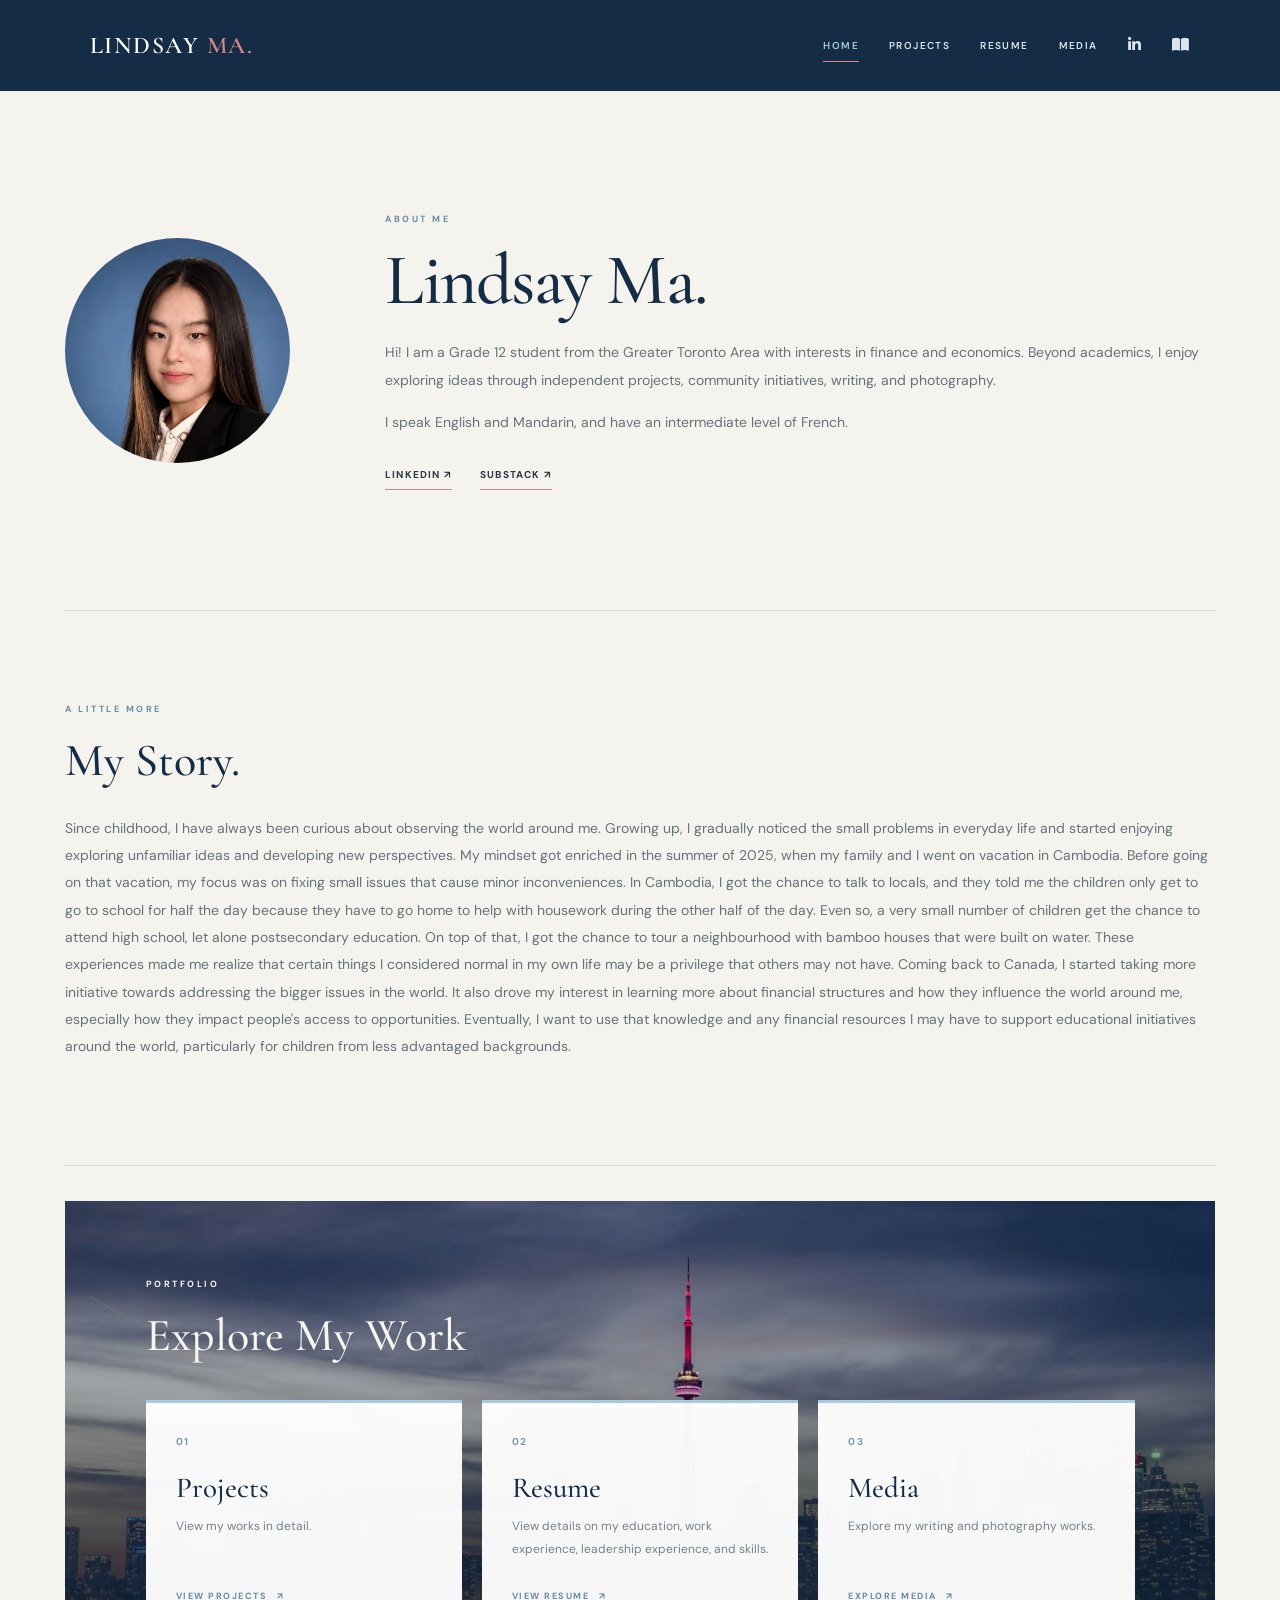
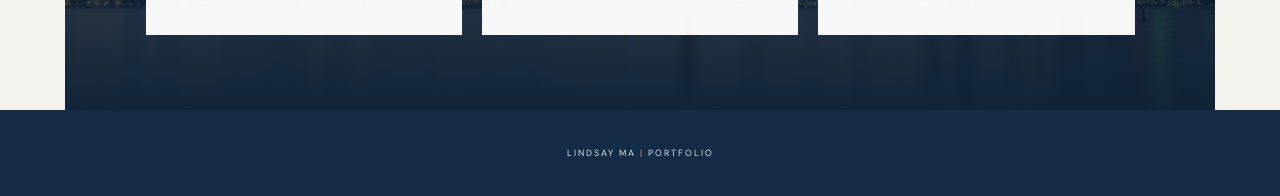
==== commit 9d99d0cd: "Update index.html" ====
--- a/index.html
+++ b/index.html
@@ -72,13 +72,19 @@
 
                     <div class="social-links">
 
-                        <a href="https://www.linkedin.com/in/lindsayma/"
-                           target="_blank" rel="noopener noreferrer">
+                        <a
+                            href="https://www.linkedin.com/in/lindsayma/"
+                            target="_blank"
+                            rel="noopener noreferrer"
+                        >
                             LinkedIn ↗
                         </a>
 
-                        <a href="https://lindsayma.substack.com"
-                           target="_blank" rel="noopener noreferrer">
+                        <a
+                            href="https://lindsayma.substack.com"
+                            target="_blank"
+                            rel="noopener noreferrer"
+                        >
                             Substack ↗
                         </a>
 
@@ -113,73 +119,82 @@
         </section>
 
 
-        <!-- TORONTO SKYLINE -->
-        <section class="skyline-banner" aria-label="Toronto skyline">
-            <img src="skyline.jpg" alt="Toronto skyline">
-        </section>
-
-
-        <!-- EXPLORE -->
-        <section class="section explore-section">
-
-            <p class="eyebrow">PORTFOLIO</p>
-
-            <h2>Explore My Work</h2>
-
-            <div class="explore-grid">
-
-                <!-- PROJECTS -->
-                <a href="projects.html" class="explore-card">
-
-                    <span class="card-number">01</span>
-
-                    <h3>Projects</h3>
-
-                    <p>
-                        View my works in detail.
-                    </p>
-
-                    <div class="explore-link">
-                        VIEW PROJECTS <span>↗</span>
-                    </div>
-
-                </a>
-
-
-                <!-- RESUME -->
-                <a href="resume.html" class="explore-card">
-
-                    <span class="card-number">02</span>
-
-                    <h3>Resume</h3>
-
-                    <p>
-                        View details on my education, work experience, leadership experience, and skills.
-                    </p>
-
-                    <div class="explore-link">
-                        VIEW RESUME <span>↗</span>
-                    </div>
-
-                </a>
-
-
-                <!-- MEDIA -->
-                <a href="media.html" class="explore-card">
-
-                    <span class="card-number">03</span>
-
-                    <h3>Media</h3>
-
-                    <p>
-                        Explore my writing and photography works.
-                    </p>
-
-                    <div class="explore-link">
-                        EXPLORE MEDIA <span>↗</span>
-                    </div>
-
-                </a>
+        <!-- EXPLORE MY WORK WITH TORONTO SKYLINE BACKGROUND -->
+        <section class="explore-section">
+
+            <!-- BACKGROUND IMAGE -->
+            <img
+                src="skyline.jpg"
+                alt=""
+                class="explore-background"
+            >
+
+            <!-- GRADIENT OVERLAY -->
+            <div class="explore-overlay"></div>
+
+            <!-- SECTION CONTENT -->
+            <div class="explore-content">
+
+                <p class="eyebrow">PORTFOLIO</p>
+
+                <h2>Explore My Work</h2>
+
+                <div class="explore-grid">
+
+                    <!-- PROJECTS -->
+                    <a href="projects.html" class="explore-card">
+
+                        <span class="card-number">01</span>
+
+                        <h3>Projects</h3>
+
+                        <p>
+                            View my works in detail.
+                        </p>
+
+                        <div class="explore-link">
+                            VIEW PROJECTS <span>↗</span>
+                        </div>
+
+                    </a>
+
+
+                    <!-- RESUME -->
+                    <a href="resume.html" class="explore-card">
+
+                        <span class="card-number">02</span>
+
+                        <h3>Resume</h3>
+
+                        <p>
+                            View details on my education, work experience, leadership experience, and skills.
+                        </p>
+
+                        <div class="explore-link">
+                            VIEW RESUME <span>↗</span>
+                        </div>
+
+                    </a>
+
+
+                    <!-- MEDIA -->
+                    <a href="media.html" class="explore-card">
+
+                        <span class="card-number">03</span>
+
+                        <h3>Media</h3>
+
+                        <p>
+                            Explore my writing and photography works.
+                        </p>
+
+                        <div class="explore-link">
+                            EXPLORE MEDIA <span>↗</span>
+                        </div>
+
+                    </a>
+
+                </div>
 
             </div>
 
--- a/style.css
+++ b/style.css
@@ -1199,3 +1199,65 @@
         font-size: 19px;
     }
 }
+
+
+/* EXPLORE SECTION WITH TORONTO SKYLINE */
+
+.explore-section {
+    position: relative;
+    isolation: isolate;
+    overflow: hidden;
+    width: 100%;
+    padding: 75px 7%;
+    margin-top: 35px;
+}
+
+.explore-background {
+    position: absolute;
+    inset: 0;
+    width: 100%;
+    height: 100%;
+    object-fit: cover;
+    object-position: center 55%;
+    z-index: -2;
+}
+
+.explore-overlay {
+    position: absolute;
+    inset: 0;
+    background: linear-gradient(
+        to bottom,
+        rgba(15, 35, 55, 0.05) 0%,
+        rgba(15, 35, 55, 0.18) 35%,
+        rgba(15, 35, 55, 0.75) 65%,
+        rgba(15, 35, 55, 0.97) 100%
+    );
+    z-index: -1;
+}
+
+.explore-content {
+    position: relative;
+    z-index: 1;
+    max-width: 1200px;
+    margin: 0 auto;
+}
+
+.explore-section .eyebrow,
+.explore-section h2 {
+    color: #f8f5ef;
+}
+
+.explore-section .explore-grid {
+    margin-top: 35px;
+}
+
+.explore-section .explore-card {
+    background: rgba(255, 255, 255, 0.96);
+}
+
+@media (max-width: 600px) {
+    .explore-section {
+        padding: 55px 6%;
+    }
+}
+}
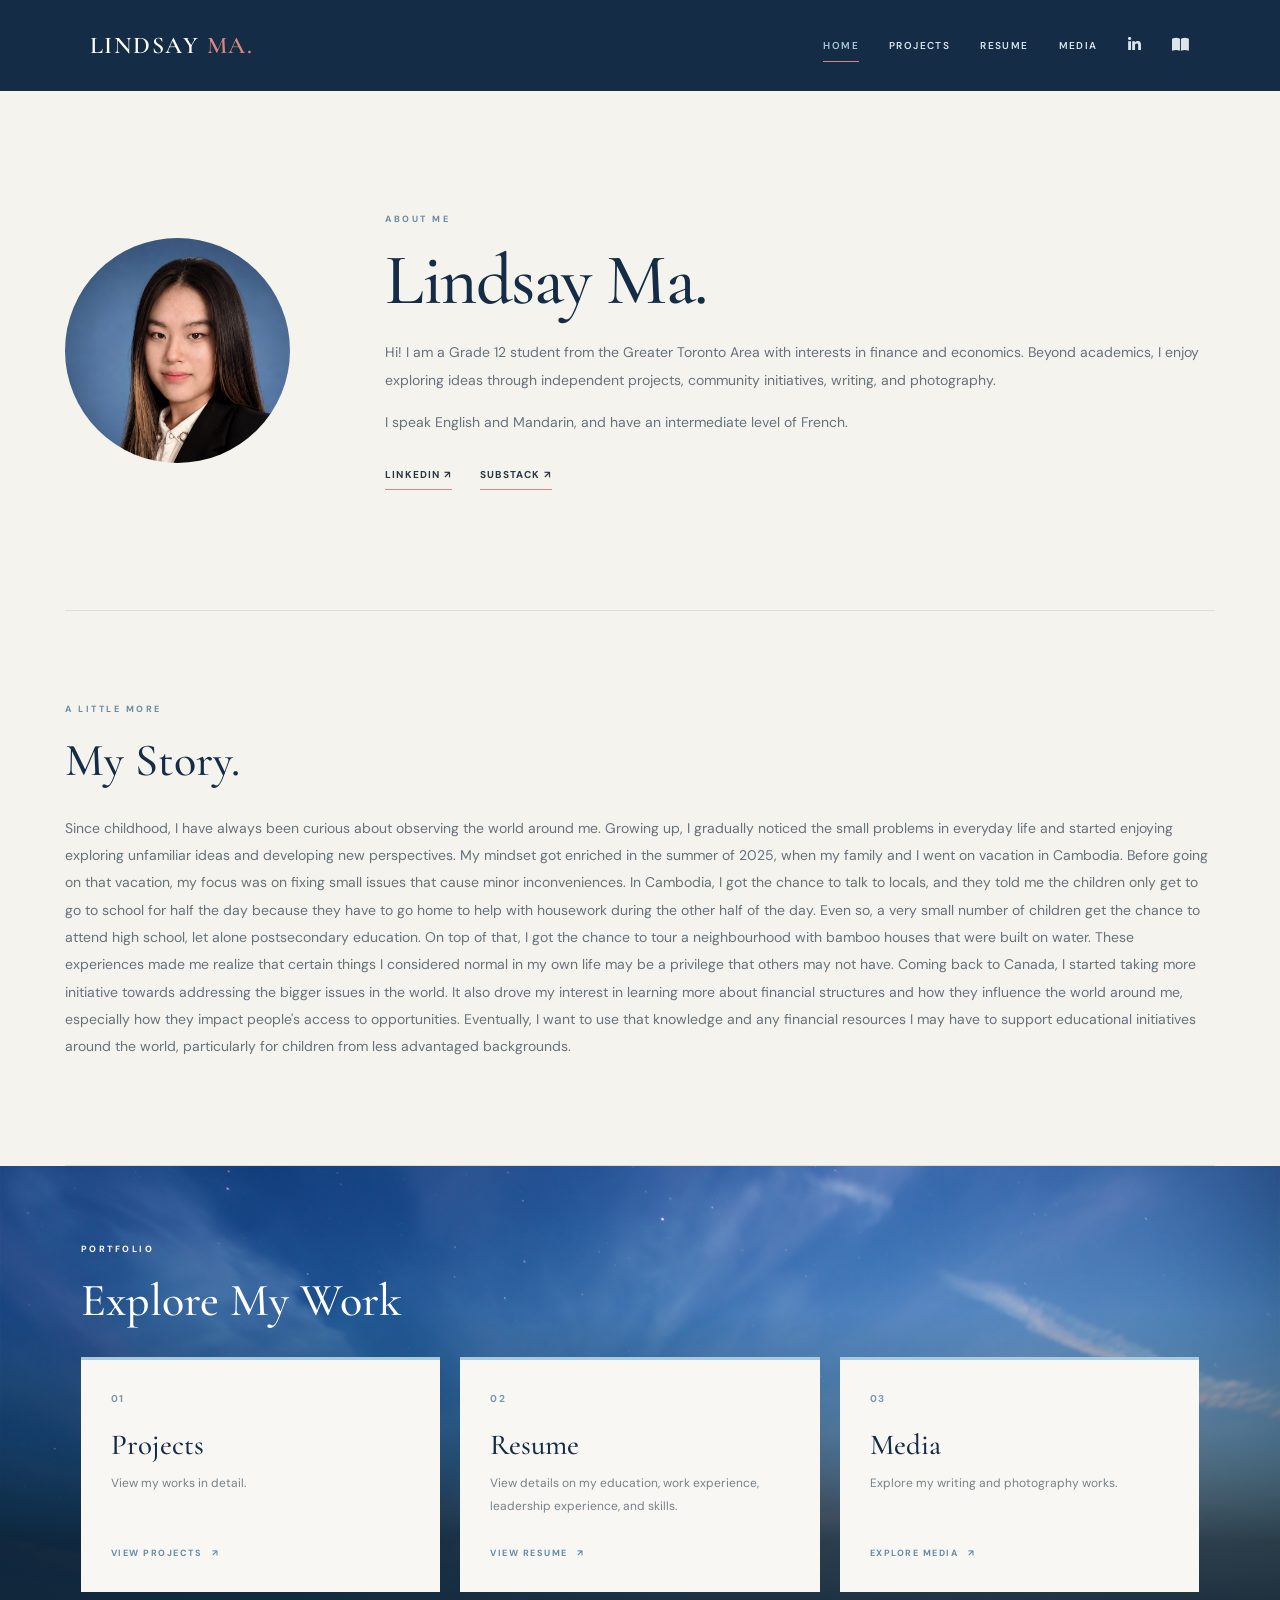
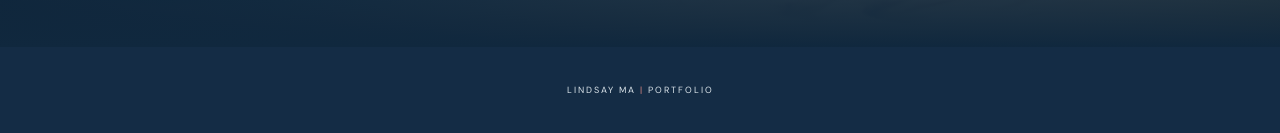
==== commit ef1b80ea: "Update index.html" ====
--- a/index.html
+++ b/index.html
@@ -7,6 +7,7 @@
     <title>Lindsay Ma | Portfolio</title>
     <link rel="stylesheet" href="style.css">
     <link rel="stylesheet" href="https://cdnjs.cloudflare.com/ajax/libs/font-awesome/6.5.2/css/all.min.css">
+    <link rel="icon" type="image/png" href="favicon.png">
 </head>
 
 <body>
--- a/style.css
+++ b/style.css
@@ -1,4 +1,3 @@
-
 /* FONTS */
 @import url('https://fonts.googleapis.com/css2?family=Cormorant+Garamond:wght@400;500;600&family=DM+Sans:wght@400;500;600;700&display=swap');
 
@@ -599,7 +598,6 @@
     border: 1px solid var(--line);
     transition: border-color 0.2s ease;
 }
-
 .resume-item:hover,
 .resume-item[open] {
     border-color: var(--azure);
@@ -772,6 +770,7 @@
     background: var(--navy);
     color: var(--paper);
     border: 1px solid var(--navy);
+    border-radius: 12px;
     transition: background 0.25s ease,
                 border-color 0.25s ease;
 }
@@ -991,7 +990,6 @@
         height: 600px;
     }
 }
-
 /* =========================================
    SMALL PHONES
 ========================================= */
@@ -1064,10 +1062,6 @@
     .eco-instagram-button img {
         width: 38px;
         height: 38px;
-    }
-
-    .project-navigation {
-        grid-template-columns: 1fr;
     }
 
     .photo-feature-info h3 {
@@ -1200,64 +1194,291 @@
     }
 }
 
-
-/* EXPLORE SECTION WITH TORONTO SKYLINE */
+/* =========================================
+   FULL-WIDTH TORONTO SKYLINE EXPLORE SECTION
+========================================= */
 
 .explore-section {
     position: relative;
     isolation: isolate;
-    overflow: hidden;
-    width: 100%;
-    padding: 75px 7%;
-    margin-top: 35px;
-}
-
-.explore-background {
-    position: absolute;
-    inset: 0;
-    width: 100%;
-    height: 100%;
-    object-fit: cover;
-    object-position: center 55%;
-    z-index: -2;
-}
-
+
+    /* Break completely out of main's padding */
+    left: 50%;
+    transform: translateX(-50%);
+    width: 100vw;
+    max-width: none;
+
+    /* Let the cards determine the section height */
+    min-height: 0;
+    margin: 0;
+    padding: 75px 7% 55px;
+
+    /* Use the photo as a background, not an oversized image element */
+    background-color: #10283e;
+    background-image:
+        linear-gradient(
+            to bottom,
+            rgba(10, 27, 43, 0.02) 0%,
+            rgba(10, 27, 43, 0.08) 30%,
+            rgba(10, 27, 43, 0.40) 55%,
+            rgba(10, 27, 43, 0.82) 78%,
+            #10283e 100%
+        ),
+        url("skyline.jpg");
+    background-size: cover;
+    background-position: center 45%;
+    background-repeat: no-repeat;
+}
+
+/* Hide the old image and overlay elements */
+.explore-background,
 .explore-overlay {
-    position: absolute;
-    inset: 0;
-    background: linear-gradient(
-        to bottom,
-        rgba(15, 35, 55, 0.05) 0%,
-        rgba(15, 35, 55, 0.18) 35%,
-        rgba(15, 35, 55, 0.75) 65%,
-        rgba(15, 35, 55, 0.97) 100%
-    );
-    z-index: -1;
-}
-
+    display: none;
+}
+
+/* Content */
 .explore-content {
     position: relative;
-    z-index: 1;
-    max-width: 1200px;
+    z-index: 2;
+    width: 100%;
+    max-width: 1350px;
     margin: 0 auto;
 }
 
-.explore-section .eyebrow,
+.explore-section .eyebrow {
+    color: #ffffff;
+}
+
 .explore-section h2 {
-    color: #f8f5ef;
+    color: #ffffff;
+    margin-bottom: 30px;
 }
 
 .explore-section .explore-grid {
-    margin-top: 35px;
+    margin-top: 30px;
 }
 
 .explore-section .explore-card {
-    background: rgba(255, 255, 255, 0.96);
-}
-
-@media (max-width: 600px) {
+    background: #f8f7f4;
+}
+
+/* Mobile */
+@media (max-width: 750px) {
     .explore-section {
-        padding: 55px 6%;
-    }
-}
-}
+        padding: 65px 7% 45px;
+    }
+
+    .explore-section .explore-grid {
+        margin-top: 25px;
+    }
+}
+/* =========================================
+   YEARBOOK DESIGN
+========================================= */
+
+.yearbook-project {
+    margin-top: 65px;
+    padding-top: 45px;
+    border-top: 1px solid var(--navy);
+}
+
+.yearbook-intro {
+    width: 100%;
+    max-width: none;
+    margin-bottom: 30px;
+}
+
+.yearbook-eyebrow {
+    margin-bottom: 12px;
+    font-size: 0.75rem;
+    letter-spacing: 2px;
+    text-transform: uppercase;
+}
+
+.yearbook-intro h2 {
+    margin-bottom: 15px;
+}
+
+.yearbook-intro > p:last-child {
+    width: 100%;
+    max-width: none;
+    line-height: 1.7;
+}
+/* YEARBOOK GALLERY */
+
+.project-page .yearbook-gallery {
+    display: grid;
+    grid-template-columns: minmax(0, 2fr) minmax(0, 1fr) minmax(0, 2fr);
+    align-items: start;
+    gap: 20px;
+    width: 100%;
+    margin-top: 30px;
+}
+
+.project-page .yearbook-item {
+    min-width: 0;
+    margin: 0;
+}
+
+/* First and third: double-page spreads */
+.project-page .yearbook-item:nth-child(1) .yearbook-image,
+.project-page .yearbook-item:nth-child(3) .yearbook-image {
+    aspect-ratio: 17 / 11;
+}
+
+/* Second: single page */
+.project-page .yearbook-item:nth-child(2) .yearbook-image {
+    aspect-ratio: 8.5 / 11;
+}
+
+.project-page .yearbook-image {
+    width: 100%;
+    overflow: hidden;
+    background: transparent;
+}
+
+.project-page .yearbook-image img {
+    display: block;
+    width: 100%;
+    height: 100%;
+    object-fit: contain;
+    object-position: center;
+    border: none;
+    border-radius: 0;
+    box-shadow: none;
+}
+
+.project-page .yearbook-item figcaption {
+    display: flex;
+    flex-direction: column;
+    gap: 5px;
+    margin-top: 12px;
+}
+
+.project-page .yearbook-item figcaption strong {
+    font-weight: 600;
+}
+
+.project-page .yearbook-item figcaption span {
+    font-size: 0.8rem;
+    opacity: 0.7;
+}
+
+/* =========================================
+   PROJECTS PAGE ONLY
+========================================= */
+
+/* THREE PROJECT BUTTONS SIDE BY SIDE */
+
+.project-page .project-navigation {
+    display: grid;
+    grid-template-columns: repeat(3, minmax(0, 1fr));
+    gap: 15px;
+    width: 100%;
+}
+
+.project-page .project-nav-button {
+    min-width: 0;
+}
+
+/* FULL-WIDTH PROJECT DESCRIPTIONS */
+
+.project-page .eco-subsection {
+    display: block;
+    width: 100%;
+    max-width: none;
+}
+
+.project-page .eco-subsection > div {
+    width: 100%;
+    max-width: none;
+}
+
+.project-page .eco-subsection p,
+.project-page .entry p {
+    width: 100%;
+    max-width: none;
+}
+
+/* INVESTMENT PRESENTATION BESIDE ITS HEADING */
+
+.project-page #magna-pitch .presentation-entry {
+    display: grid;
+    grid-template-columns: 220px minmax(0, 1fr);
+    align-items: start;
+    gap: 35px;
+}
+
+.project-page #magna-pitch .presentation-entry h3 {
+    margin: 0;
+    font-size: 28px;
+}
+
+.project-page #magna-pitch .presentation-container {
+    width: 100%;
+    height: 750px;
+    background: var(--paper);
+    border: 1px solid var(--line);
+}
+
+.project-page #magna-pitch .presentation-frame {
+    display: block;
+    width: 100%;
+    height: 100%;
+    border: none;
+}
+
+/* =========================================
+   MEDIA PAGE BUTTONS
+========================================= */
+
+/* Keep Media buttons in their original two-column layout */
+
+.media-page .project-navigation {
+    grid-template-columns: repeat(2, minmax(0, 1fr));
+    gap: 18px;
+}
+
+.media-page .project-nav-button {
+    min-height: 125px;
+    padding: 25px;
+}
+
+/* =========================================
+   RESPONSIVE
+========================================= */
+
+@media (max-width: 750px) {
+
+    .project-page #magna-pitch .presentation-entry {
+        grid-template-columns: 1fr;
+        gap: 15px;
+    }
+
+    .project-page #magna-pitch .presentation-container {
+        height: 600px;
+    }
+}
+
+@media (max-width: 450px) {
+
+    .project-page .project-navigation {
+        grid-template-columns: repeat(3, minmax(0, 1fr));
+        gap: 8px;
+    }
+
+    .project-page .project-nav-button {
+        min-height: 110px;
+        padding: 12px;
+    }
+}
+.project-page #yearbook .entry {
+    border-top: none;
+}
+/* THREE SUBSTACK ARTICLES IN ONE ROW */
+.writing-grid {
+    display: grid;
+    grid-template-columns: repeat(3, minmax(0, 1fr));
+    gap: 25px;
+    width: 100%;
+}
